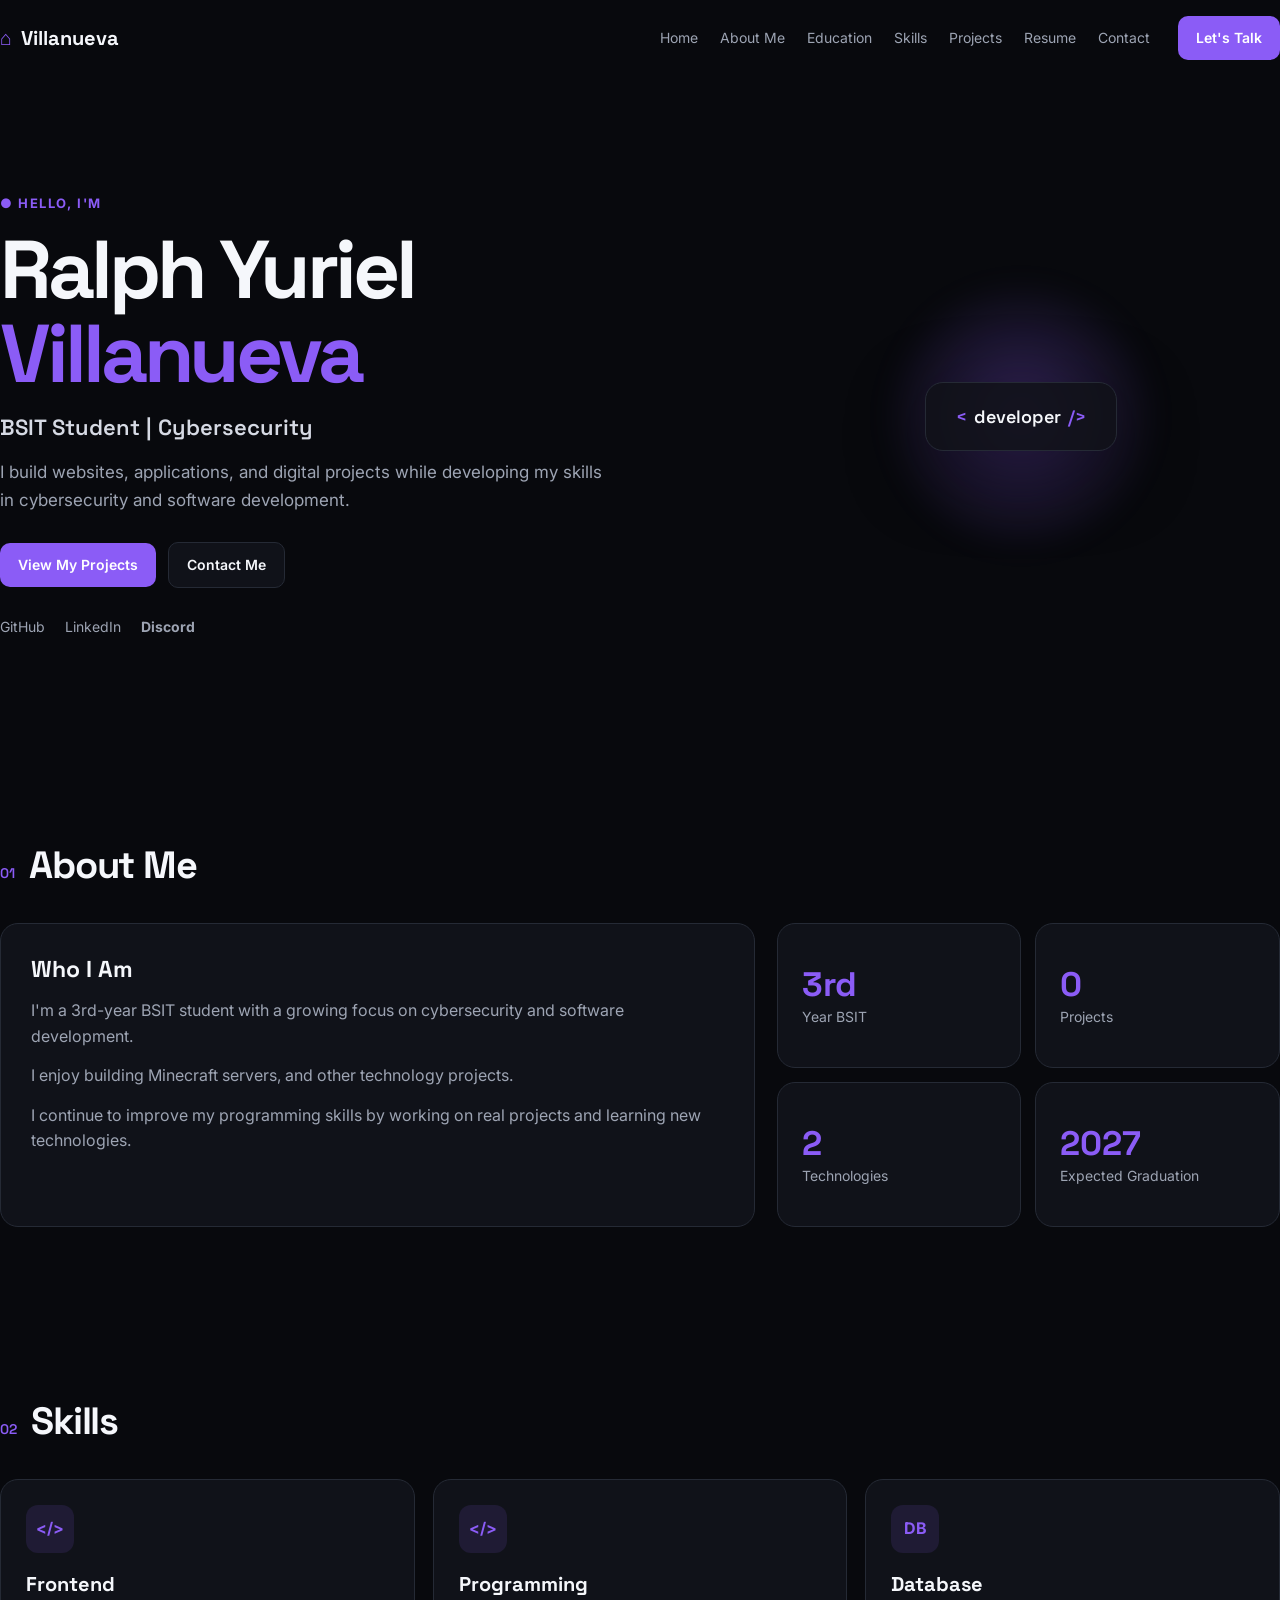
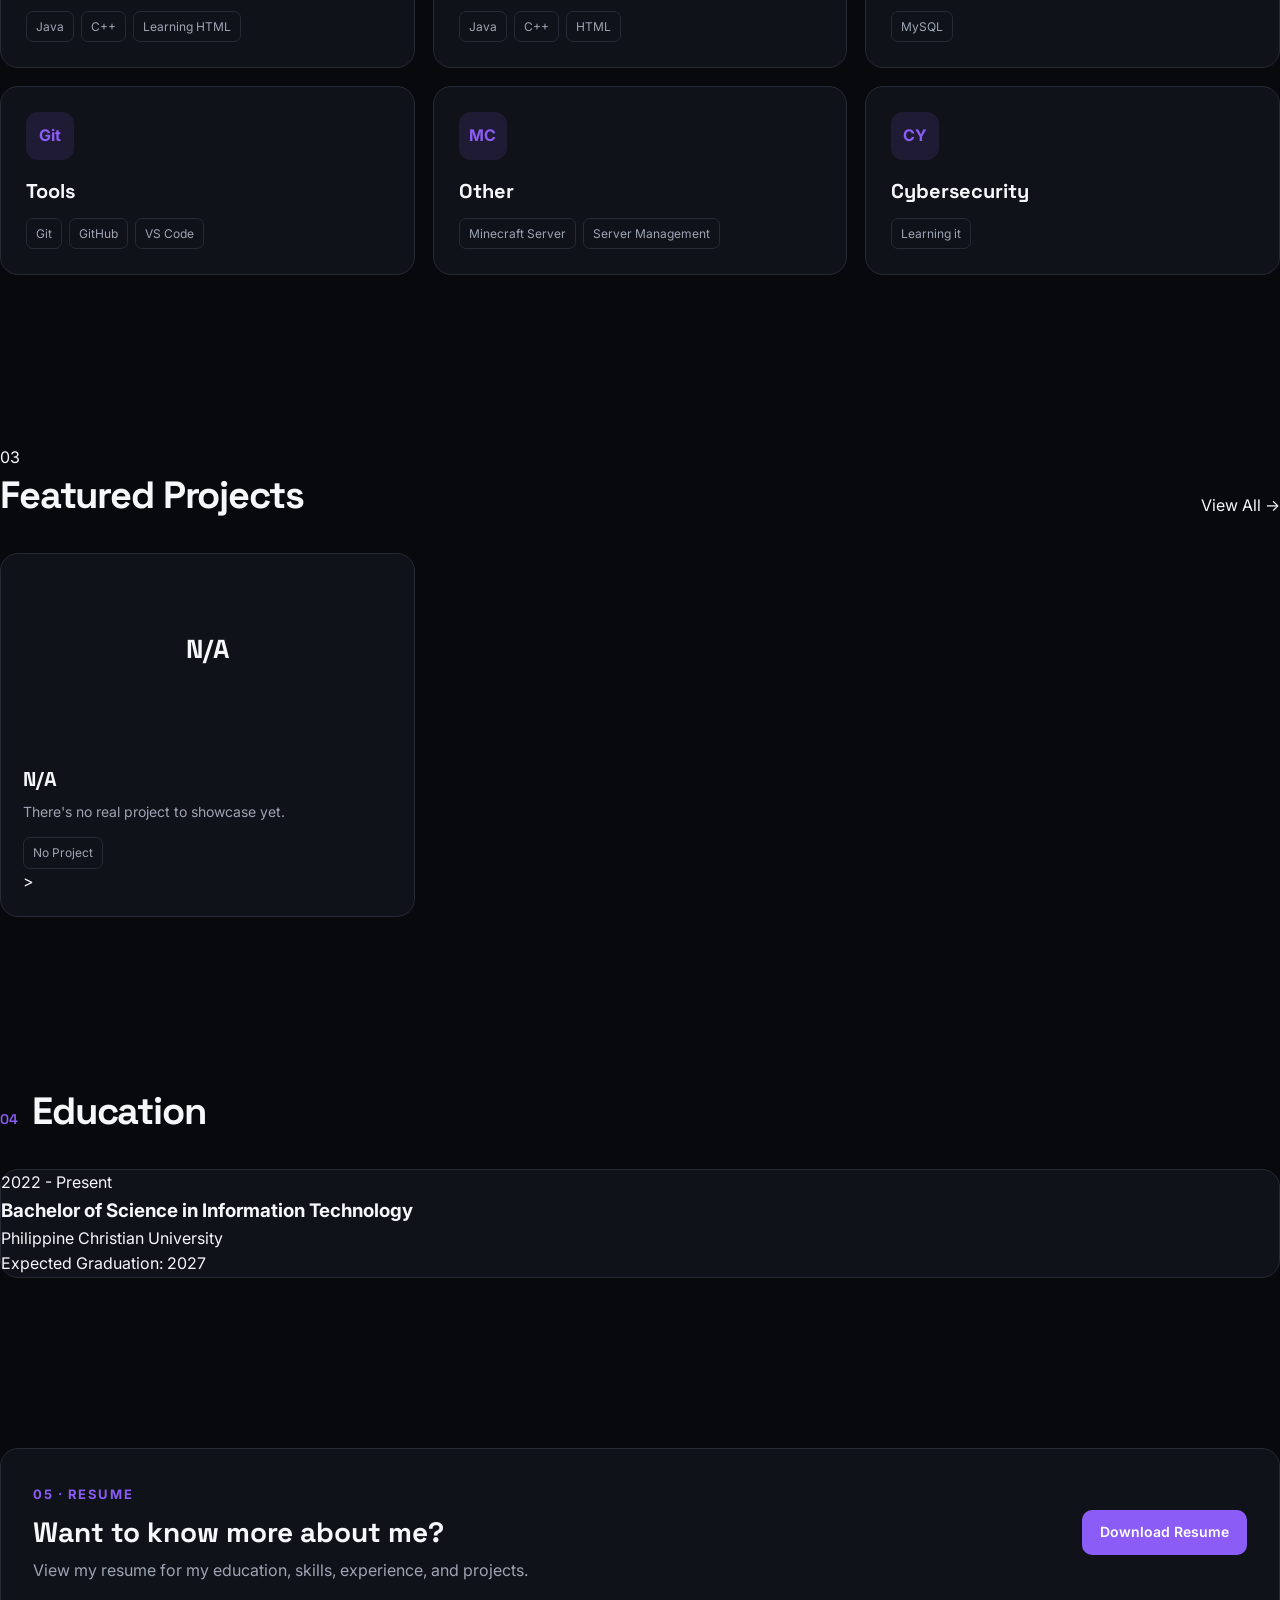
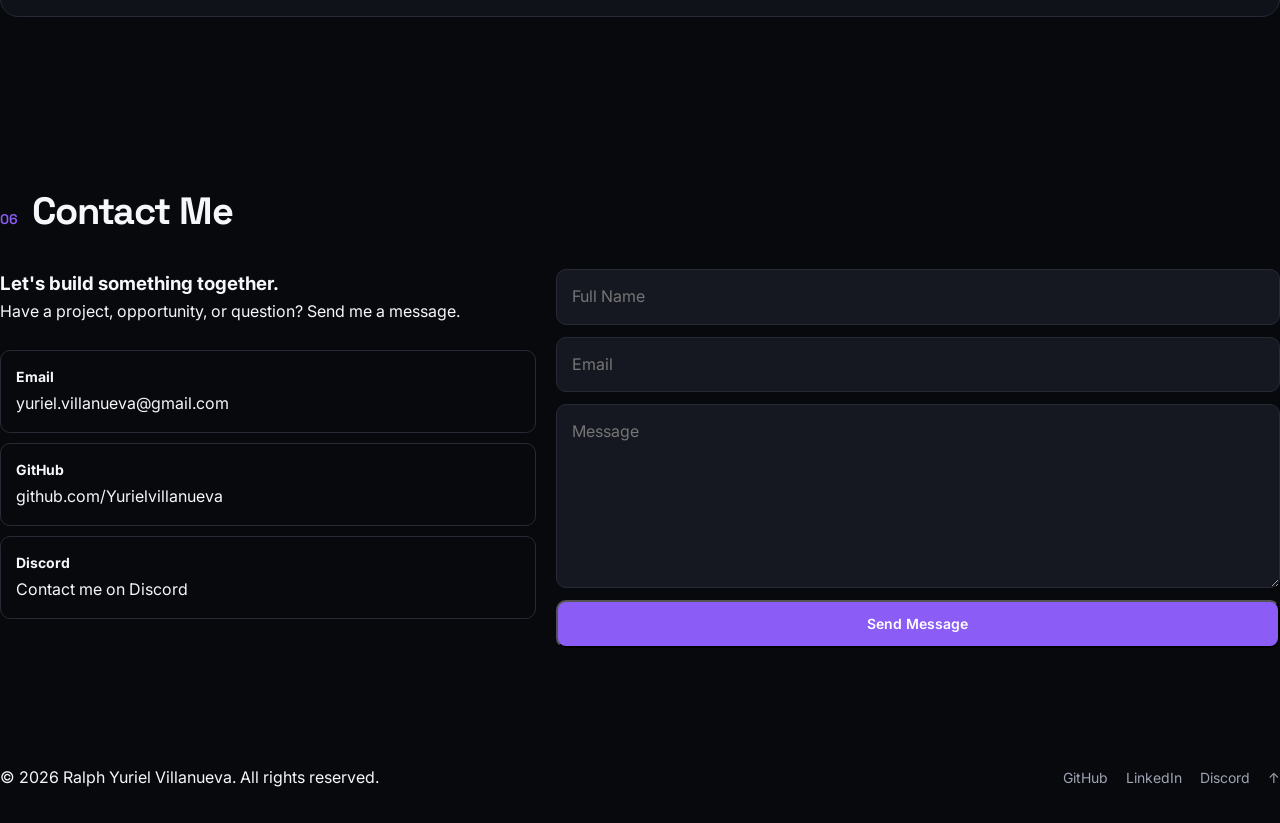
==== index.html @ 4b321cc5 "Website." ====
<!DOCTYPE html>
<html lang="en">
<head>
    <meta charset="UTF-8">
    <meta name="viewport" content="width=device-width, initial-scale=1.0">
    <title>Ralph Yuriel Villanueva | Portfolio</title>
    <link rel="preconnect" href="https://fonts.googleapis.com">
    <link rel="preconnect" href="https://fonts.gstatic.com" crossorigin>
    <link
        href="https://fonts.googleapis.com/css2?family=Inter:wght@400;500;600;700&family=Space+Grotesk:wght@500;600;700&display=swap"
        rel="stylesheet">

    <link rel="stylesheet" href="css/style.css">
</head>

<body>
    <!-- Navigation -->
    <header>
        <nav class="navbar">
            <a href="#home" class="brand">
                <span class="brand-icon">⌂</span>
                <span>Villanueva</span>
            </a>
            <div class="nav-links">
                <a href="#home" class="active">Home</a>
                <a href="#about">About Me</a>
                <a href="#education">Education</a>
                <a href="#skills">Skills</a>
                <a href="#projects">Projects</a>
                <a href="#resume">Resume</a>
                <a href="#contact">Contact</a>
            </div>
            <a href="#contact" class="nav-button">Let's Talk</a>
        </nav>
    </header>

    <main>
        <!-- Hero -->
        <section class="hero" id="home">
            <div class="hero-content">
                <p class="eyebrow">● Hello, I'm</p>
                <h1>
                    Ralph Yuriel
                    <span>Villanueva</span>
                </h1>
                <h2>BSIT Student | Cybersecurity</h2>
                <p class="hero-description">
                    I build websites, applications, and digital projects
                    while developing my skills in cybersecurity and software
                    development.
                </p>
                <div class="hero-buttons">
                    <a href="#projects" class="btn btn-primary">
                        View My Projects
                    </a>
                    <a href="#contact" class="btn btn-secondary">
                        Contact Me
                    </a>
                </div>
                <div class="socials">
                    <a
                        href="https://github.com/Yurielvillanueva"
                        target="_blank"
                        rel="noopener noreferrer"
                        aria-label="GitHub">
                        GitHub
                    </a>
                    <a
                        href="https://www.linkedin.com/in/ralph-yuriel-b-villanueva-b862b0429/"
                        target="_blank"
                        rel="noopener noreferrer"
                        aria-label="LinkedIn">
                        LinkedIn
                    </a>
                    <a
                        href="https://discord.com/users/965613532068581416"
                        target="_blank"
                        rel="noopener noreferrer"
                        aria-label="Discord">
                        <strong>Discord</strong>
                    </a>
                </div>
            </div>
            <div class="hero-decoration">
                <div class="glow-circle"></div>

                <div class="code-card">
                    <span>&lt;</span>
                    <span>developer</span>
                    <span>/&gt;</span>
                </div>
            </div>
        </section>
        <!-- About -->
        <section class="section" id="about">
            <div class="section-heading">
                <span>01</span>
                <h2>About Me</h2>
            </div>
            <div class="about-grid">
                <div class="about-card">
                    <h3>Who I Am</h3>
                    <p>
                        I'm a 3rd-year BSIT student with a growing focus
                        on cybersecurity and software development.
                    </p>
                    <p>
                        I enjoy building Minecraft
                        servers, and other technology projects.
                    </p>
                    <p>
                        I continue to improve my programming skills by
                        working on real projects and learning new technologies.
                    </p>
                </div>
                <div class="about-stats">
                    <div class="stat-card">
                        <strong>3rd</strong>
                        <span>Year BSIT</span>
                    </div>
                    <div class="stat-card">
                        <strong>0</strong>
                        <span>Projects</span>
                    </div>
                    <div class="stat-card">
                        <strong>2</strong>
                        <span>Technologies</span>
                    </div>
                    <div class="stat-card">
                        <strong>2027</strong>
                        <span>Expected Graduation</span>
                    </div>
                </div>
            </div>
        </section>
        <!-- Skills -->
        <section class="section" id="skills">
            <div class="section-heading">
                <span>02</span>
                <h2>Skills</h2>
            </div>
            <div class="skills-grid">
                <div class="skill-card">
                    <div class="skill-icon">&lt;/&gt;</div>
                    <h3>Frontend</h3>
                    <div class="tags">
                        <span>Java</span>
                        <span>C++</span>
                        <span>Learning HTML</span>
                    </div>
                </div>
                <div class="skill-card">
                    <div class="skill-icon">&lt;/&gt;</div>
                    <h3>Programming</h3>
                    <div class="tags">
                        <span>Java</span>
                        <span>C++</span>
                        <span>HTML</span>
                    </div>
                </div>
                <div class="skill-card">
                    <div class="skill-icon">DB</div>
                    <h3>Database</h3>
                    <div class="tags">
                        <span>MySQL</span>
                    </div>
                </div>
                <div class="skill-card">
                    <div class="skill-icon">Git</div>
                    <h3>Tools</h3>
                    <div class="tags">
                        <span>Git</span>
                        <span>GitHub</span>
                        <span>VS Code</span>
                    </div>
                </div>
                <div class="skill-card">
                    <div class="skill-icon">MC</div>
                    <h3>Other</h3>
                    <div class="tags">
                        <span>Minecraft Server</span>
                        <span>Server Management</span>
                    </div>
                </div>
                <div class="skill-card">
                    <div class="skill-icon">CY</div>
                    <h3>Cybersecurity</h3>
                    <div class="tags">
                        <span>Learning it</span>
                    </div>
                </div>

            </div>
        </section>
        <!-- Projects -->
        <section class="section" id="projects">
            <div class="section-heading section-heading-row">
                <div>
                    <span>03</span>
                    <h2>Featured Projects</h2>
                </div>
                <a href="pages/projects.html" class="view-all">
                    View All →
                </a>
            </div>
            <div class="projects-grid">
                <article class="project-card">
                    <div class="project-image project-black">
                        <span>N/A</span>
                    </div>
                    <div class="project-content">
                        <h3>N/A</h3>
                        <p>
                            There's no real project to showcase yet. 
                            
                        </p>
                        <div class="project-tags">
                            <span>No Project</span>
                        </div>
                    >
                </article>
            </div>
        </section>
        <!-- Education -->
        <section class="section" id="education">
            <div class="section-heading">
                <span>04</span>
                <h2>Education</h2>
            </div>
            <div class="education-card">
                <div class="education-year">
                    2022 - Present
                </div>
                <div class="education-info">
                    <h3>Bachelor of Science in Information Technology</h3>
                    <p>Philippine Christian University</p>
                    <span>Expected Graduation: 2027</span>
                </div>
            </div>
        </section>
        <!-- Resume -->
        <section class="section" id="resume">
            <div class="resume-card">
                <div>
                    <span class="section-label">05 · RESUME</span>
                    <h2>Want to know more about me?</h2>
                    <p>
                        View my resume for my education, skills,
                        experience, and projects.
                    </p>
                </div>
                <a
                    href="files/resume.pdf"
                    target="_blank"
                    rel="noopener noreferrer"
                    class="btn btn-primary">
                    Download Resume
                </a>
            </div>
        </section>
        <!-- Contact -->
        <section class="section" id="contact">
            <div class="section-heading">
                <span>06</span>
                <h2>Contact Me</h2>
            </div>
            <div class="contact-grid">
                <div class="contact-info">
                    <h3>Let's build something together.</h3>
                    <p>
                        Have a project, opportunity, or question?
                        Send me a message.
                    </p>
                    <div class="contact-details">
                        <a href="mailto:yuriel.villanueva@gmail.com">
                            <strong>Email</strong>
                            yuriel.villanueva@gmail.com
                        </a>
                        <a
                            href="https://github.com/Yurielvillanueva"
                            target="_blank"
                            rel="noopener noreferrer">
                            <strong>GitHub</strong>
                            github.com/Yurielvillanueva
                        </a>
                        <a
                            href="https://discord.com/users/965613532068581416"
                            target="_blank"
                            rel="noopener noreferrer">
                            <strong>Discord</strong>
                            Contact me on Discord
                        </a>
                    </div>
                </div>
                <form action="mailto:yuriel.villanueva@gmail.com" method="post"enctype="text/plain" class="contact-form">
                    <input
                        type="text"
                        name="name"
                        placeholder="Full Name"
                        required>
                    <input
                        type="email"
                        name="email"
                        placeholder="Email"
                        required>
                    <textarea
                        name="message"
                        rows="6"
                        placeholder="Message"
                        required></textarea>
                    <button
                        type="submit"
                        class="btn btn-primary">
                        Send Message
                    </button>
                </form>
            </div>
        </section>
    </main>
    <!-- Footer -->
    <footer>
        <div class="footer-content">
            <p>
                © 2026 Ralph Yuriel Villanueva.
                All rights reserved.
            </p>
            <div class="footer-links">
                <a
                    href="https://github.com/Yurielvillanueva"
                    target="_blank"
                    rel="noopener noreferrer">
                    GitHub
                </a>
                <a
                    href="https://linkedin.com/in/"
                    target="_blank"
                    rel="noopener noreferrer">
                    LinkedIn
                </a>
                <a
                    href="https://discord.com/users/965613532068581416"
                    target="_blank"
                    rel="noopener noreferrer">
                    Discord
                </a>
                <a href="#home">↑</a>
            </div>
        </div>
    </footer>

</body>
</html>
---- css/style.css ----
:root {
  --bg: #08090d;
  --surface: #101219;
  --surface-2: #151821;
  --text: #f5f7fb;
  --muted: #9da4b3;
  --line: #252a35;
  --accent: #8b5cf6;
  --accent-2: #6d4aff;
  --max: 1120px;
  --radius: 18px;
}

* { box-sizing: border-box; margin: 0; padding: 0; }

html { scroll-behavior: smooth; }

body {
  background: var(--bg);
  color: var(--text);
  font-family: "Inter", sans-serif;
  line-height: 1.6;
}

a { color: inherit; text-decoration: none; }
button, input, textarea { font: inherit; }

.container {
  width: min(100% - 40px, var(--max));
  margin-inline: auto;
}

.site-header {
  position: sticky;
  top: 0;
  z-index: 100;
  background: rgba(8, 9, 13, .86);
  border-bottom: 1px solid rgba(255,255,255,.06);
  backdrop-filter: blur(14px);
}

.navbar {
  min-height: 76px;
  display: flex;
  align-items: center;
  gap: 28px;
}

.brand {
  display: flex;
  align-items: center;
  gap: 9px;
  font: 700 20px "Space Grotesk", sans-serif;
  white-space: nowrap;
}

.brand-icon { color: var(--accent); }

.nav-links {
  display: flex;
  align-items: center;
  justify-content: center;
  gap: 22px;
  margin-left: auto;
}

.nav-links a,
.footer-links a,
.socials a {
  color: var(--muted);
  font-size: 14px;
  transition: .2s ease;
}

.nav-links a:hover,
.footer-links a:hover,
.socials a:hover,
.text-link:hover { color: var(--text); }

.nav-button,
.btn {
  display: inline-flex;
  align-items: center;
  justify-content: center;
  border-radius: 10px;
  padding: 11px 18px;
  font-weight: 600;
  font-size: 14px;
  transition: .2s ease;
}

.nav-button,
.btn-primary {
  background: var(--accent);
  color: #fff;
}

.nav-button:hover,
.btn-primary:hover { background: var(--accent-2); transform: translateY(-1px); }

.menu-toggle {
  display: none;
  margin-left: auto;
  border: 0;
  background: transparent;
  color: var(--text);
  font-size: 24px;
  cursor: pointer;
}

.hero {
  min-height: 680px;
  display: grid;
  grid-template-columns: 1.15fr .85fr;
  align-items: center;
  gap: 60px;
}

.eyebrow,
.section-label {
  color: var(--accent);
  font-size: 13px;
  font-weight: 700;
  letter-spacing: .12em;
  text-transform: uppercase;
}

.hero h1,
.page-hero h1 {
  margin-top: 14px;
  font: 700 clamp(48px, 7vw, 82px)/1.02 "Space Grotesk", sans-serif;
  letter-spacing: -.05em;
}

.hero h1 span,
.page-hero h1 span { color: var(--accent); }

.hero h2 {
  margin-top: 18px;
  color: #d6dae4;
  font: 600 22px "Space Grotesk", sans-serif;
}

.hero-description {
  max-width: 620px;
  margin-top: 18px;
  color: var(--muted);
  font-size: 17px;
}

.hero-buttons,
.socials {
  display: flex;
  align-items: center;
  flex-wrap: wrap;
  gap: 12px;
  margin-top: 28px;
}

.btn-secondary {
  border: 1px solid var(--line);
  background: var(--surface);
}

.btn-secondary:hover { border-color: #3b4150; }

.socials { gap: 20px; }

.hero-decoration {
  min-height: 390px;
  position: relative;
  display: grid;
  place-items: center;
}

.glow-circle {
  width: 280px;
  height: 280px;
  border-radius: 50%;
  background: radial-gradient(circle, rgba(139,92,246,.35), rgba(139,92,246,0) 70%);
  filter: blur(12px);
}

.code-card {
  position: absolute;
  padding: 22px 30px;
  display: flex;
  gap: 7px;
  border: 1px solid var(--line);
  border-radius: var(--radius);
  background: rgba(16,18,25,.88);
  box-shadow: 0 20px 80px rgba(0,0,0,.4);
  font: 600 18px "Space Grotesk", sans-serif;
}

.code-card span:first-child,
.code-card span:last-child { color: var(--accent); }

.section { padding: 85px 0; }

.section-heading {
  display: flex;
  align-items: baseline;
  gap: 14px;
  margin-bottom: 34px;
}

.section-heading > span {
  color: var(--accent);
  font: 600 14px "Space Grotesk", sans-serif;
}

.section-heading h2 {
  font: 700 38px "Space Grotesk", sans-serif;
  letter-spacing: -.03em;
}

.section-heading-row {
  justify-content: space-between;
  align-items: flex-end;
}

.about-grid {
  display: grid;
  grid-template-columns: 1.2fr .8fr;
  gap: 22px;
}

.about-card,
.content-card,
.stat-card,
.skill-card,
.project-card,
.education-card,
.resume-card {
  border: 1px solid var(--line);
  background: var(--surface);
  border-radius: var(--radius);
}

.about-card,
.content-card { padding: 30px; }

.about-card h3,
.content-card h2 { font: 700 23px "Space Grotesk", sans-serif; }

.about-card p,
.content-card p { margin-top: 14px; color: var(--muted); }

.text-link {
  display: inline-block;
  margin-top: 20px;
  color: var(--accent);
  font-weight: 600;
}

.about-stats {
  display: grid;
  grid-template-columns: repeat(2, 1fr);
  gap: 14px;
}

.stat-card {
  min-height: 145px;
  padding: 24px;
  display: flex;
  flex-direction: column;
  justify-content: center;
}

.stat-card strong {
  font: 700 34px "Space Grotesk", sans-serif;
  color: var(--accent);
}

.stat-card span { color: var(--muted); font-size: 14px; }

.skills-grid,
.projects-grid {
  display: grid;
  grid-template-columns: repeat(3, 1fr);
  gap: 18px;
}

.skill-card {
  padding: 25px;
}

.skill-icon {
  width: 48px;
  height: 48px;
  display: grid;
  place-items: center;
  margin-bottom: 18px;
  border-radius: 12px;
  background: rgba(139,92,246,.12);
  color: var(--accent);
  font-weight: 700;
}

.skill-card h3,
.project-content h3 {
  font: 700 20px "Space Grotesk", sans-serif;
}

.tags,
.project-tags {
  display: flex;
  flex-wrap: wrap;
  gap: 7px;
  margin-top: 14px;
}

.tags span,
.project-tags span,
.badge {
  padding: 5px 9px;
  border: 1px solid var(--line);
  border-radius: 7px;
  color: var(--muted);
  font-size: 12px;
}

.project-card { overflow: hidden; }

.project-image {
  min-height: 190px;
  display: grid;
  place-items: center;
  font: 700 26px "Space Grotesk", sans-serif;
}

.project-purple { background: linear-gradient(135deg, #24163d, #5b21b6); }
.project-green { background: linear-gradient(135deg, #102a24, #087f5b); }
.project-blue { background: linear-gradient(135deg, #111e3a, #2563eb); }
.project-orange { background: linear-gradient(135deg, #3b2111, #c2410c); }

.project-content { padding: 22px; }
.project-content p { margin-top: 9px; color: var(--muted); font-size: 14px; }

.resume-card {
  padding: 32px;
  display: flex;
  align-items: center;
  justify-content: space-between;
  gap: 30px;
}

.resume-card h2 {
  margin-top: 8px;
  font: 700 28px "Space Grotesk", sans-serif;
}

.resume-card p { margin-top: 8px; color: var(--muted); }

.page-main { padding: 80px 0 110px; }

.page-hero {
  max-width: 760px;
  margin-bottom: 55px;
}

.page-hero h1 { font-size: clamp(48px, 7vw, 72px); }
.page-hero p { max-width: 650px; margin-top: 18px; color: var(--muted); font-size: 17px; }

.content-grid {
  display: grid;
  grid-template-columns: 1fr 1fr;
  gap: 20px;
}

.clean-list {
  margin-top: 18px;
  padding-left: 20px;
  color: var(--muted);
}

.clean-list li { margin: 9px 0; }

.timeline-item {
  display: grid;
  grid-template-columns: 150px 1fr;
  gap: 25px;
  align-items: start;
}

.timeline-date {
  padding-top: 8px;
  color: var(--accent);
  font-weight: 600;
}

.muted { color: var(--muted); }

.badge {
  display: inline-block;
  margin-top: 18px;
  color: var(--accent);
}

.projects-full { grid-template-columns: repeat(2, 1fr); }

.resume-layout {
  display: grid;
  grid-template-columns: 1.2fr .8fr;
  gap: 20px;
}

.resume-summary > p { color: var(--accent); }
.resume-block { margin-top: 30px; }
.resume-block h3 { font: 700 17px "Space Grotesk", sans-serif; }
.resume-action .content-card { position: sticky; top: 105px; }

code {
  padding: 2px 5px;
  border-radius: 5px;
  background: var(--surface-2);
  color: var(--accent);
}

.contact-grid {
  display: grid;
  grid-template-columns: .85fr 1.15fr;
  gap: 20px;
}

.contact-details {
  display: grid;
  gap: 10px;
  margin-top: 25px;
}

.contact-details a {
  padding: 15px;
  display: grid;
  gap: 3px;
  border: 1px solid var(--line);
  border-radius: 10px;
}

.contact-details a:hover { border-color: #3b4150; }

.contact-details strong { font-size: 14px; }
.contact-details span { color: var(--muted); font-size: 13px; }

.contact-form {
  display: grid;
  gap: 12px;
}

.contact-form input,
.contact-form textarea {
  width: 100%;
  padding: 14px 15px;
  border: 1px solid var(--line);
  border-radius: 10px;
  outline: none;
  background: var(--surface-2);
  color: var(--text);
}

.contact-form textarea { resize: vertical; }
.contact-form input:focus,
.contact-form textarea:focus { border-color: var(--accent); }

.footer {
  border-top: 1px solid var(--line);
  margin-top: 20px;
}

.footer-content {
  min-height: 90px;
  display: flex;
  align-items: center;
  justify-content: space-between;
  gap: 20px;
}

.footer p { color: var(--muted); font-size: 13px; }
.footer-links { display: flex; gap: 18px; }

@media (max-width: 900px) {
  .nav-links { gap: 13px; }
  .hero,
  .about-grid,
  .content-grid,
  .resume-layout,
  .contact-grid { grid-template-columns: 1fr; }
  .hero { min-height: auto; padding: 90px 0; }
  .hero-decoration { min-height: 280px; }
  .skills-grid { grid-template-columns: repeat(2, 1fr); }
}

@media (max-width: 700px) {
  .container { width: min(100% - 28px, var(--max)); }
  .menu-toggle { display: block; }
  .nav-button { display: none; }

  .nav-links {
    position: absolute;
    top: 76px;
    left: 14px;
    right: 14px;
    display: none;
    flex-direction: column;
    align-items: stretch;
    padding: 15px;
    border: 1px solid var(--line);
    border-radius: 14px;
    background: var(--surface);
  }

  .nav-links.open { display: flex; }
  .nav-links a { padding: 10px; }

  .skills-grid,
  .projects-grid,
  .projects-full { grid-template-columns: 1fr; }

  .section { padding: 65px 0; }
  .page-main { padding: 60px 0 80px; }

  .resume-card,
  .footer-content { flex-direction: column; align-items: flex-start; }

  .timeline-item { grid-template-columns: 1fr; gap: 8px; }
  .footer-content { padding: 25px 0; }
}
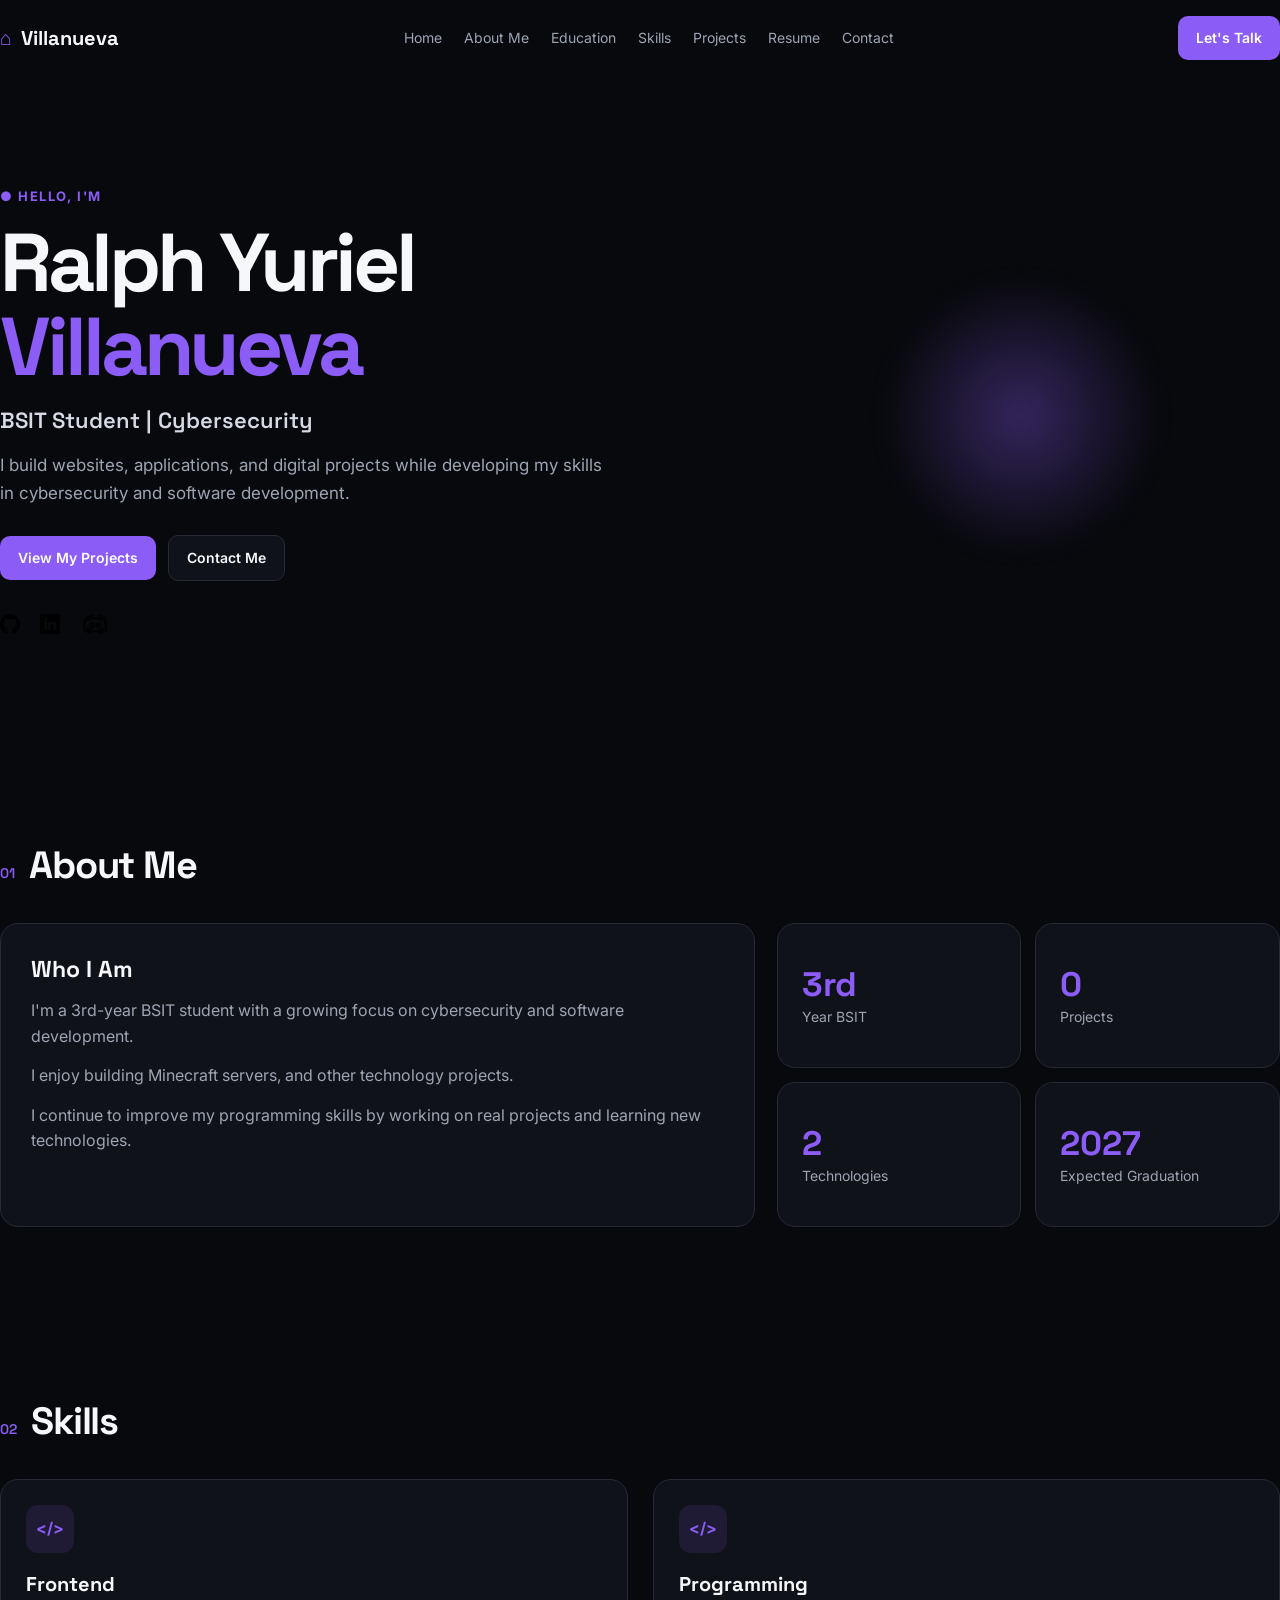
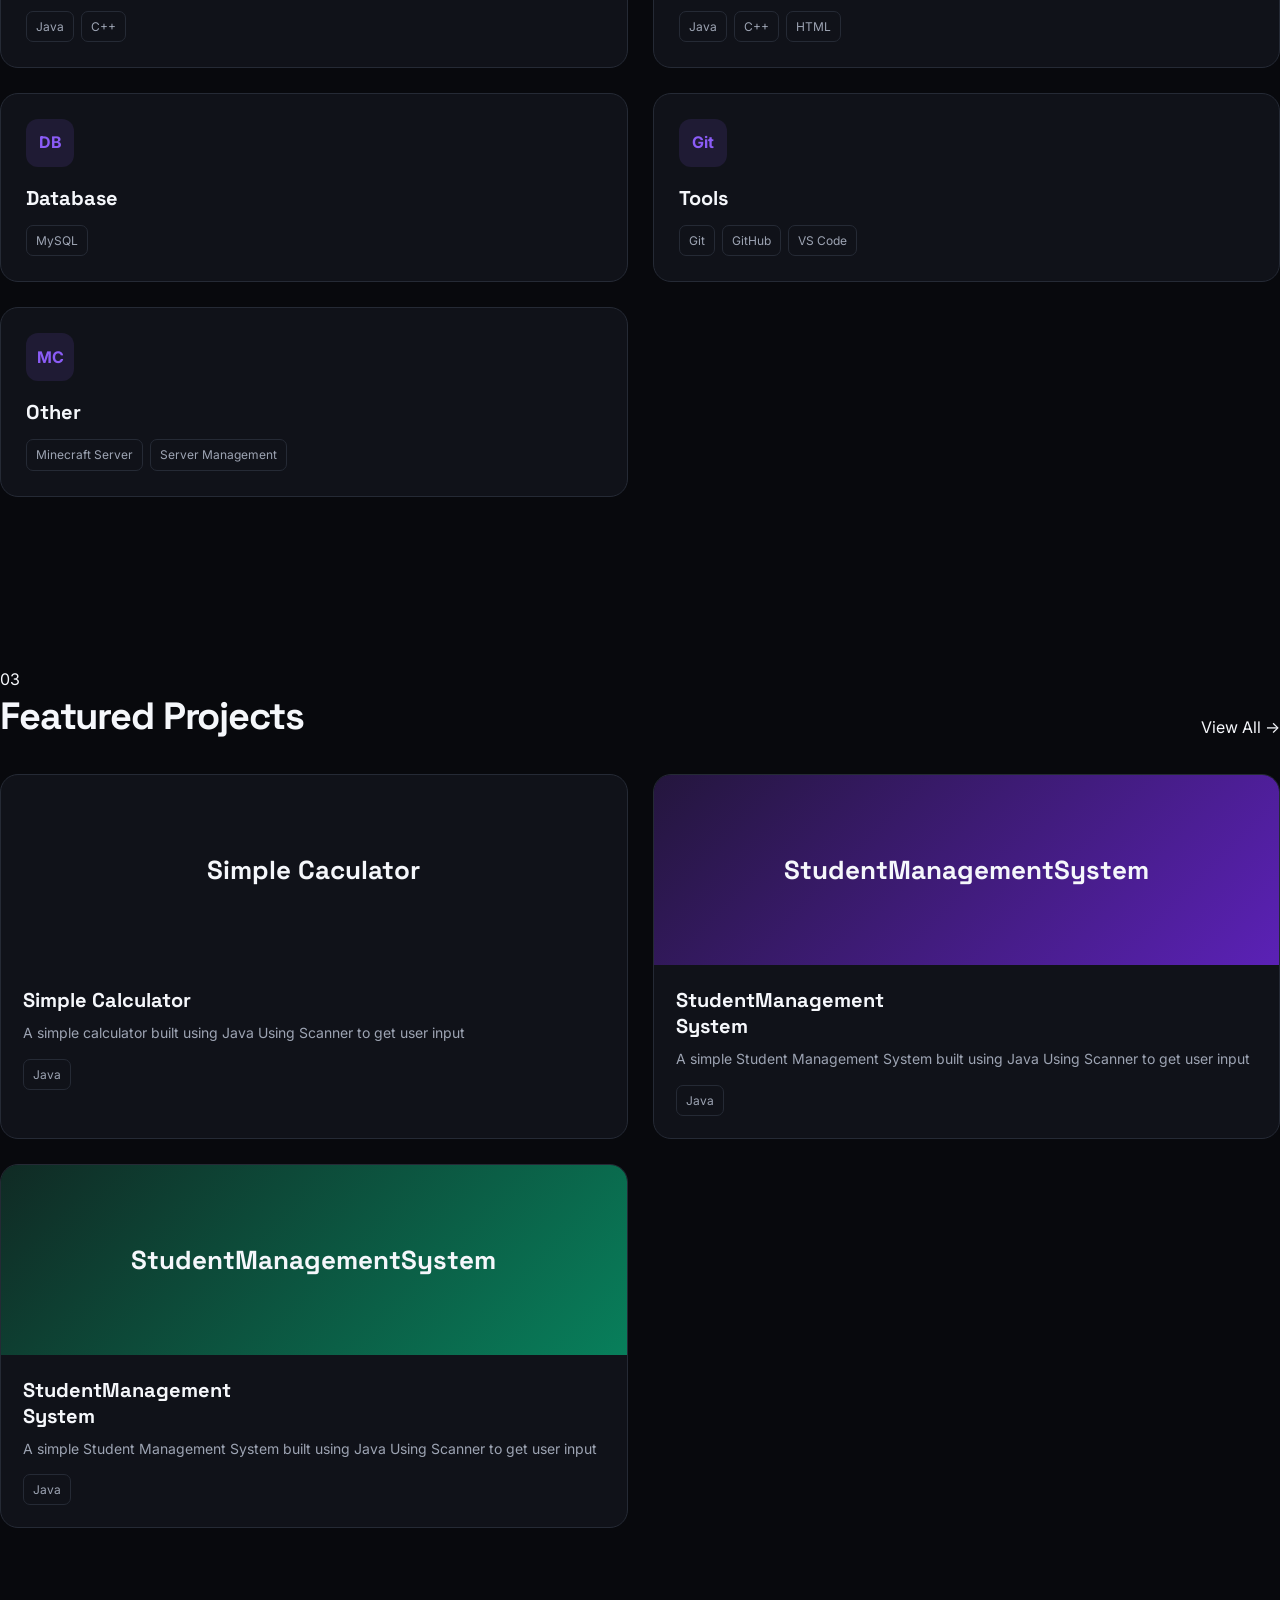
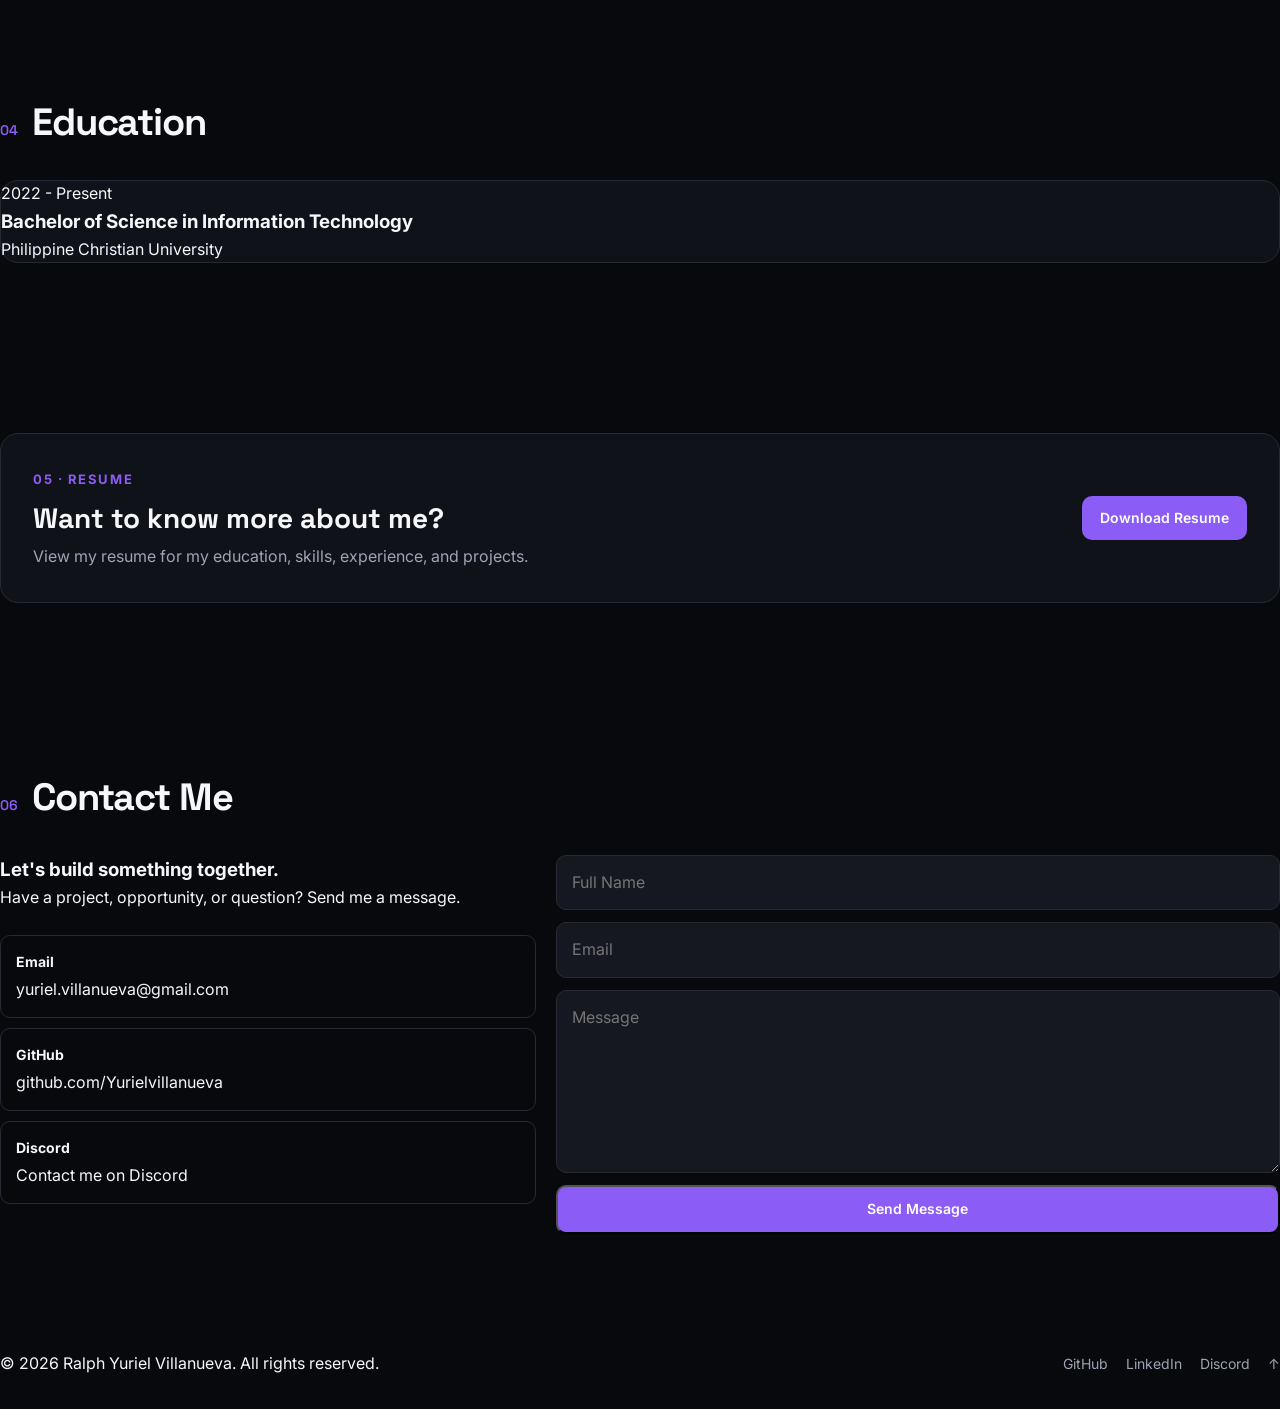
==== commit 92db004c: "Fix Projects, fixed nav not centerd, fixed icon, adding my face" ====
--- a/index.html
+++ b/index.html
@@ -63,32 +63,34 @@
                         target="_blank"
                         rel="noopener noreferrer"
                         aria-label="GitHub">
-                        GitHub
+                        <img src="/images/github-logo.png" alt="GitHub Icon" class="github-icon" height="20" width="20">
                     </a>
                     <a
                         href="https://www.linkedin.com/in/ralph-yuriel-b-villanueva-b862b0429/"
                         target="_blank"
                         rel="noopener noreferrer"
                         aria-label="LinkedIn">
-                        LinkedIn
+                        <img src="/images/linkedin.png" alt="LinkedIn Icon" class="linkedin-icon" height="20" width="20">
                     </a>
                     <a
                         href="https://discord.com/users/965613532068581416"
                         target="_blank"
                         rel="noopener noreferrer"
                         aria-label="Discord">
-                        <strong>Discord</strong>
+                        <img src="/images/message.png" alt="Discord Message Icon" class="discord-icon" height="30" width="30">
                     </a>
                 </div>
             </div>
             <div class="hero-decoration">
                 <div class="glow-circle"></div>
-
-                <div class="code-card">
-                    <span>&lt;</span>
-                    <span>developer</span>
-                    <span>/&gt;</span>
-                </div>
+                <style>
+                    body{ 
+                        background-repeat:no-repeat;
+                        background-position:center;
+                        background-size:cover;
+
+                    }
+                </style>
             </div>
         </section>
         <!-- About -->
@@ -146,7 +148,6 @@
                     <div class="tags">
                         <span>Java</span>
                         <span>C++</span>
-                        <span>Learning HTML</span>
                     </div>
                 </div>
                 <div class="skill-card">
@@ -180,13 +181,6 @@
                     <div class="tags">
                         <span>Minecraft Server</span>
                         <span>Server Management</span>
-                    </div>
-                </div>
-                <div class="skill-card">
-                    <div class="skill-icon">CY</div>
-                    <h3>Cybersecurity</h3>
-                    <div class="tags">
-                        <span>Learning it</span>
                     </div>
                 </div>
 
@@ -205,21 +199,57 @@
             </div>
             <div class="projects-grid">
                 <article class="project-card">
-                    <div class="project-image project-black">
-                        <span>N/A</span>
+                    <div class="project-image project-pink">
+                        <span>Simple Caculator</span>
                     </div>
                     <div class="project-content">
-                        <h3>N/A</h3>
+                        <h3>Simple Calculator</h3>
                         <p>
-                            There's no real project to showcase yet. 
-                            
+                            A simple calculator built using Java 
+                            Using Scanner to get user input
                         </p>
                         <div class="project-tags">
-                            <span>No Project</span>
+                            <span>Java</span>
                         </div>
-                    >
+                    </div>
                 </article>
-            </div>
+                <article class="project-card">
+                    <div class="project-image project-purple">
+                        <span>StudentManagementSystem</span>
+                    </div>
+                    <div class="project-content">
+                        <h3>StudentManagement</h3>
+                        <h3>System</h3>
+                        <p>
+                            A simple Student Management System built using Java
+                            Using Scanner to get user input
+                        </p>
+                        <div class="project-tags">
+                            <span>Java</span>
+                            
+                        </div>
+                    </div>
+                </article>
+                <article class="project-card"
+                                <article class="project-card">
+                    <div class="project-image project-green">
+                        <span>StudentManagementSystem</span>
+                    </div>
+                    <div class="project-content">
+                        <h3>StudentManagement</h3>
+                        <h3>System</h3>
+                        <p>
+                            A simple Student Management System built using Java
+                            Using Scanner to get user input
+                        </p>
+                        <div class="project-tags">
+                            <span>Java</span>
+                            
+                        </div>
+                    </div>
+                </article>
+                
+            </div>    
         </section>
         <!-- Education -->
         <section class="section" id="education">
@@ -234,7 +264,6 @@
                 <div class="education-info">
                     <h3>Bachelor of Science in Information Technology</h3>
                     <p>Philippine Christian University</p>
-                    <span>Expected Graduation: 2027</span>
                 </div>
             </div>
         </section>
--- a/css/style.css
+++ b/css/style.css
@@ -62,6 +62,8 @@
   justify-content: center;
   gap: 22px;
   margin-left: auto;
+  margin-right: auto;
+
 }
 
 .nav-links a,
@@ -277,9 +279,9 @@
 
 .skills-grid,
 .projects-grid {
-  display: grid;
-  grid-template-columns: repeat(3, 1fr);
-  gap: 18px;
+    display: grid;
+    grid-template-columns: repeat(2, 1fr);
+    gap: 25px;
 }
 
 .skill-card {
@@ -478,6 +480,16 @@
 
 .footer p { color: var(--muted); font-size: 13px; }
 .footer-links { display: flex; gap: 18px; }
+
+.my-background-div {
+  background-image:url('/images/profile-photo.png');
+  background-repeat:no-repeat;
+  background-position:center;
+  background-size:cover;
+  width: 100%;
+  min-height: 400%;
+}
+
 
 @media (max-width: 900px) {
   .nav-links { gap: 13px; }
@@ -526,3 +538,8 @@
   .timeline-item { grid-template-columns: 1fr; gap: 8px; }
   .footer-content { padding: 25px 0; }
 }
+@media (max-width: 768px) {
+    .projects-grid {
+        grid-template-columns: 1fr;
+    }
+}
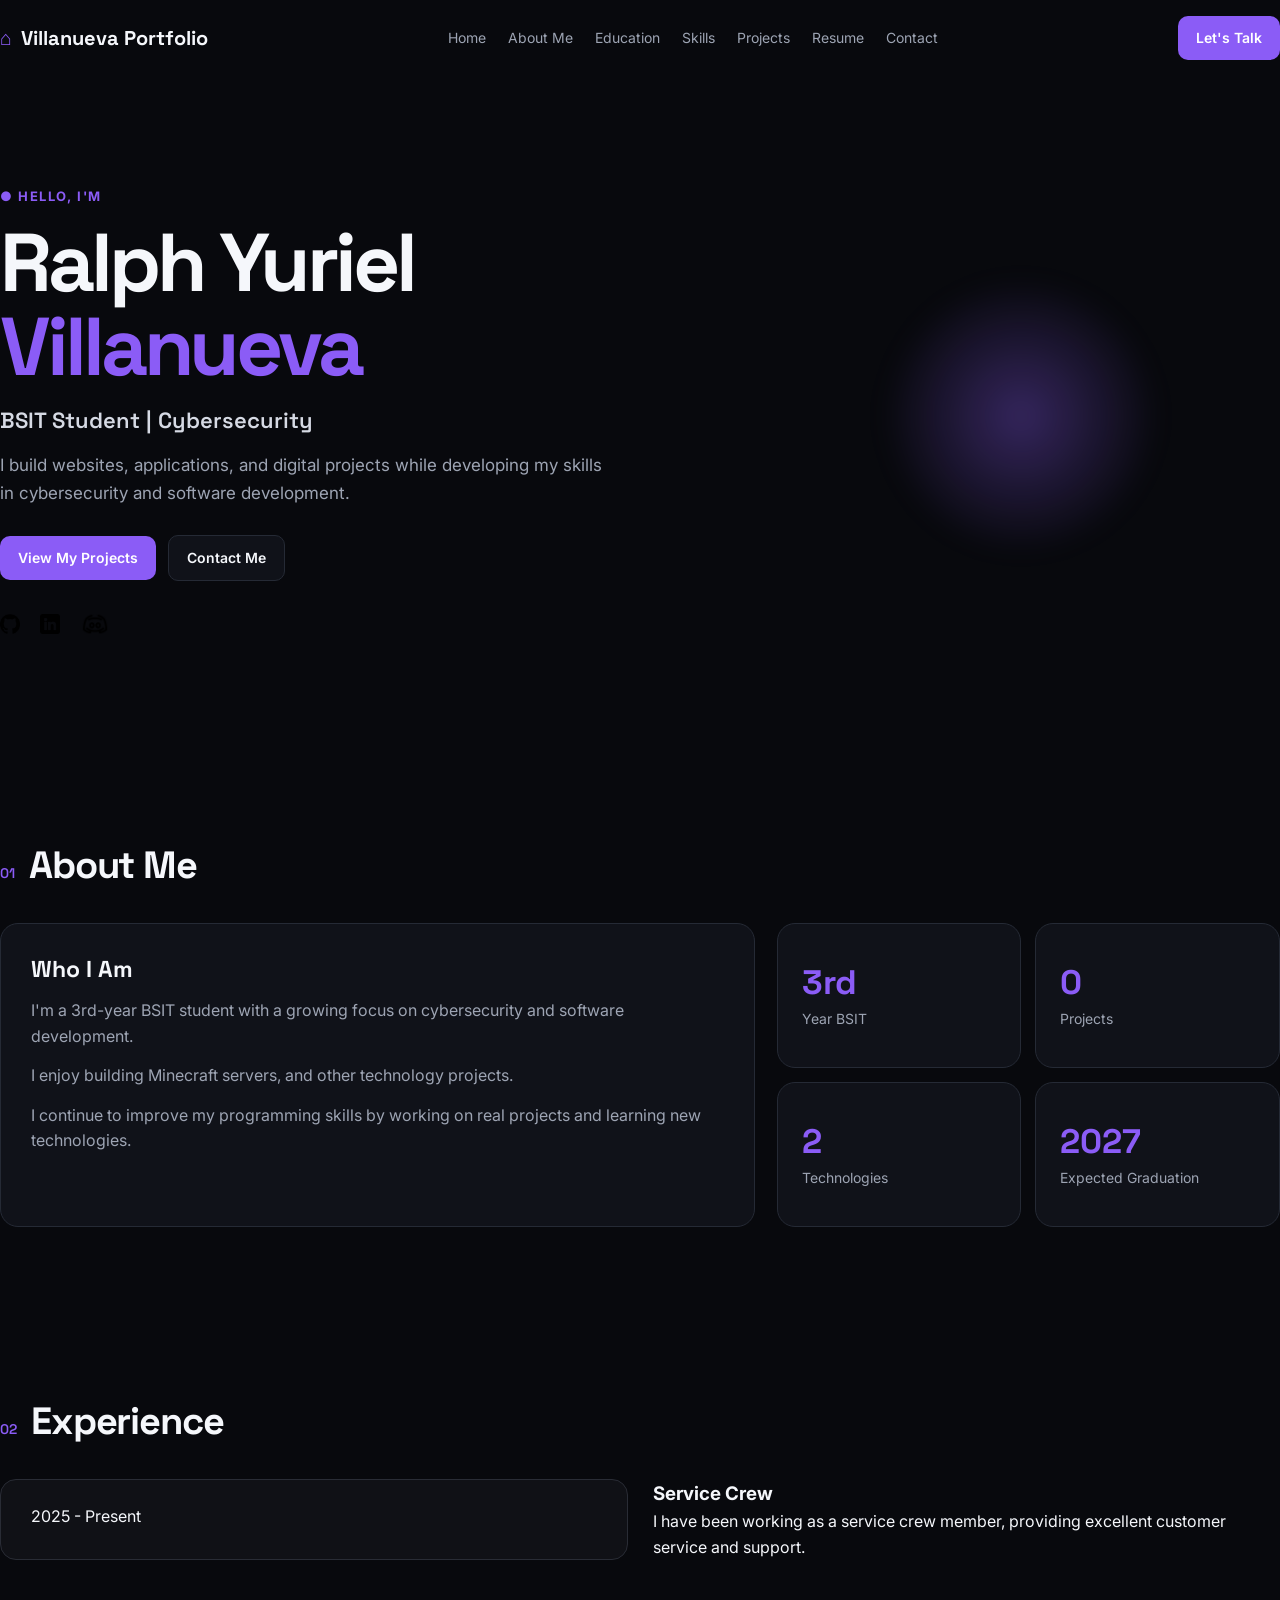
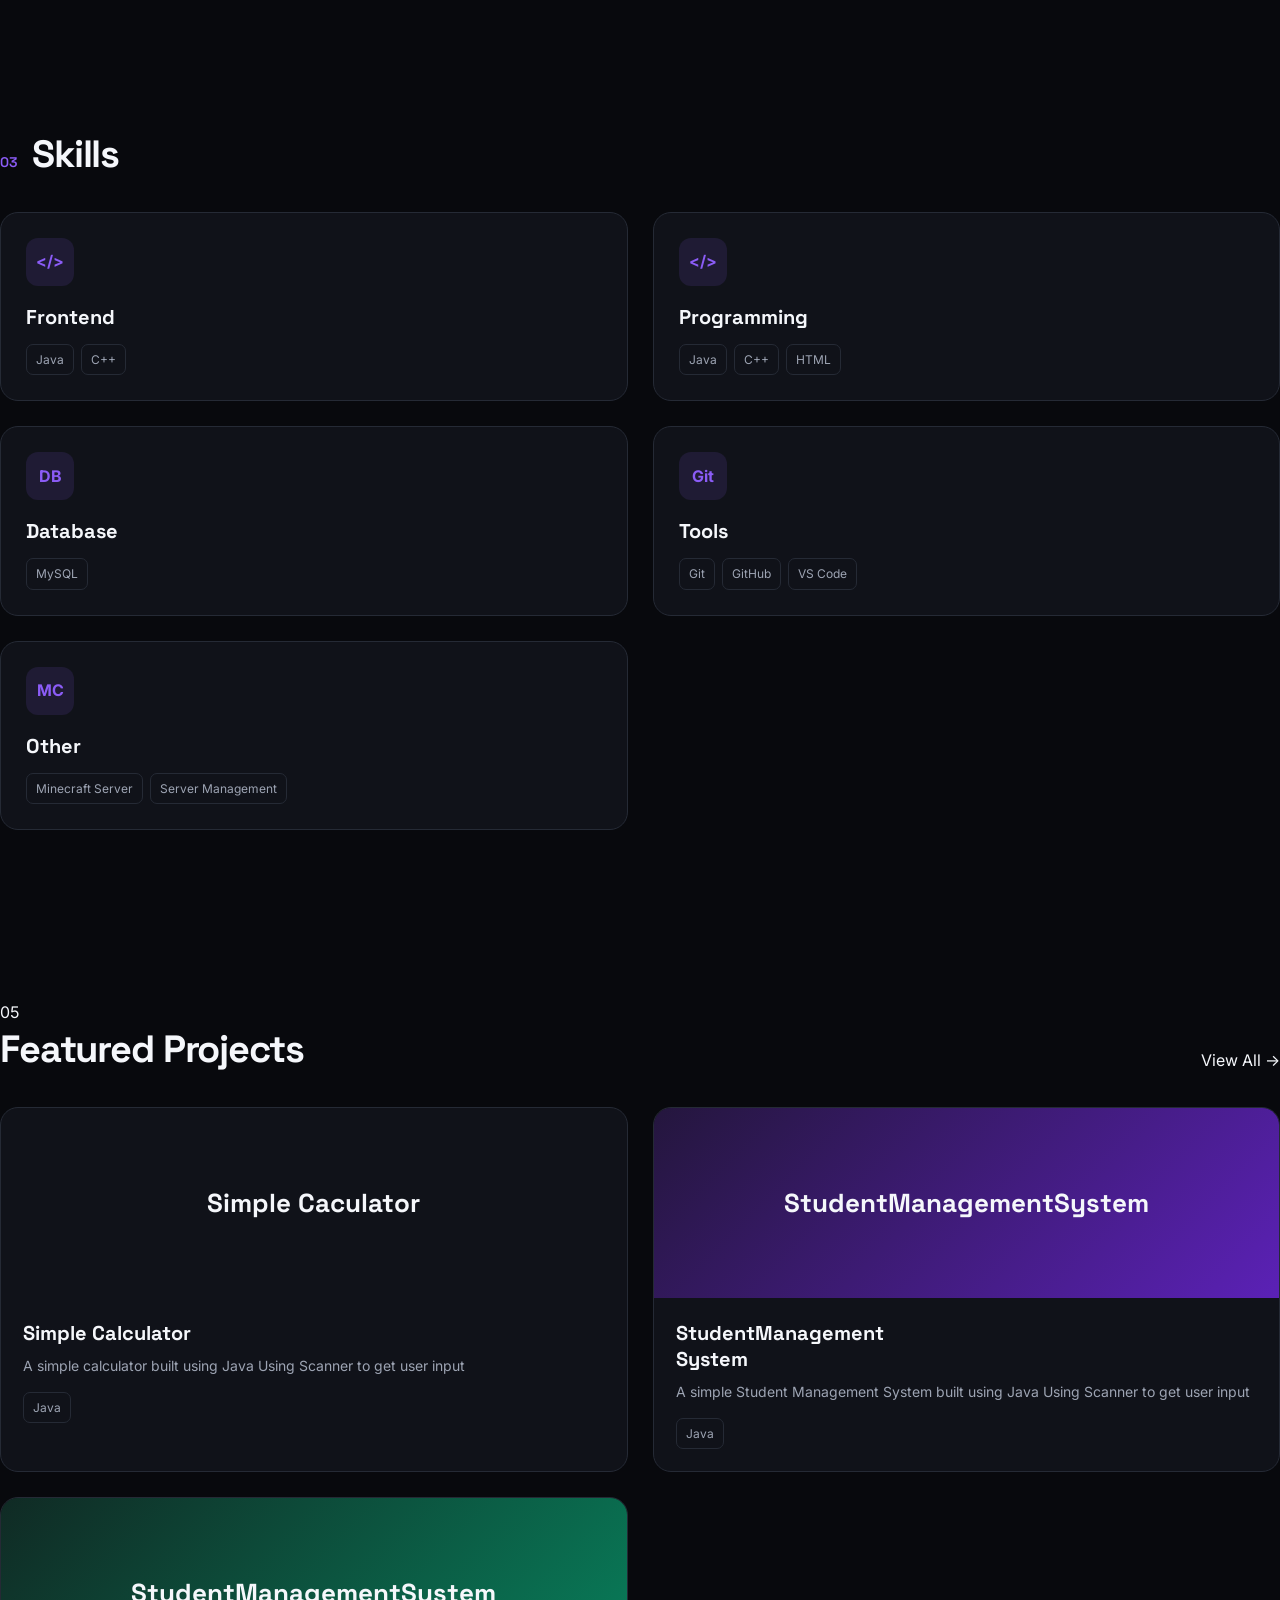
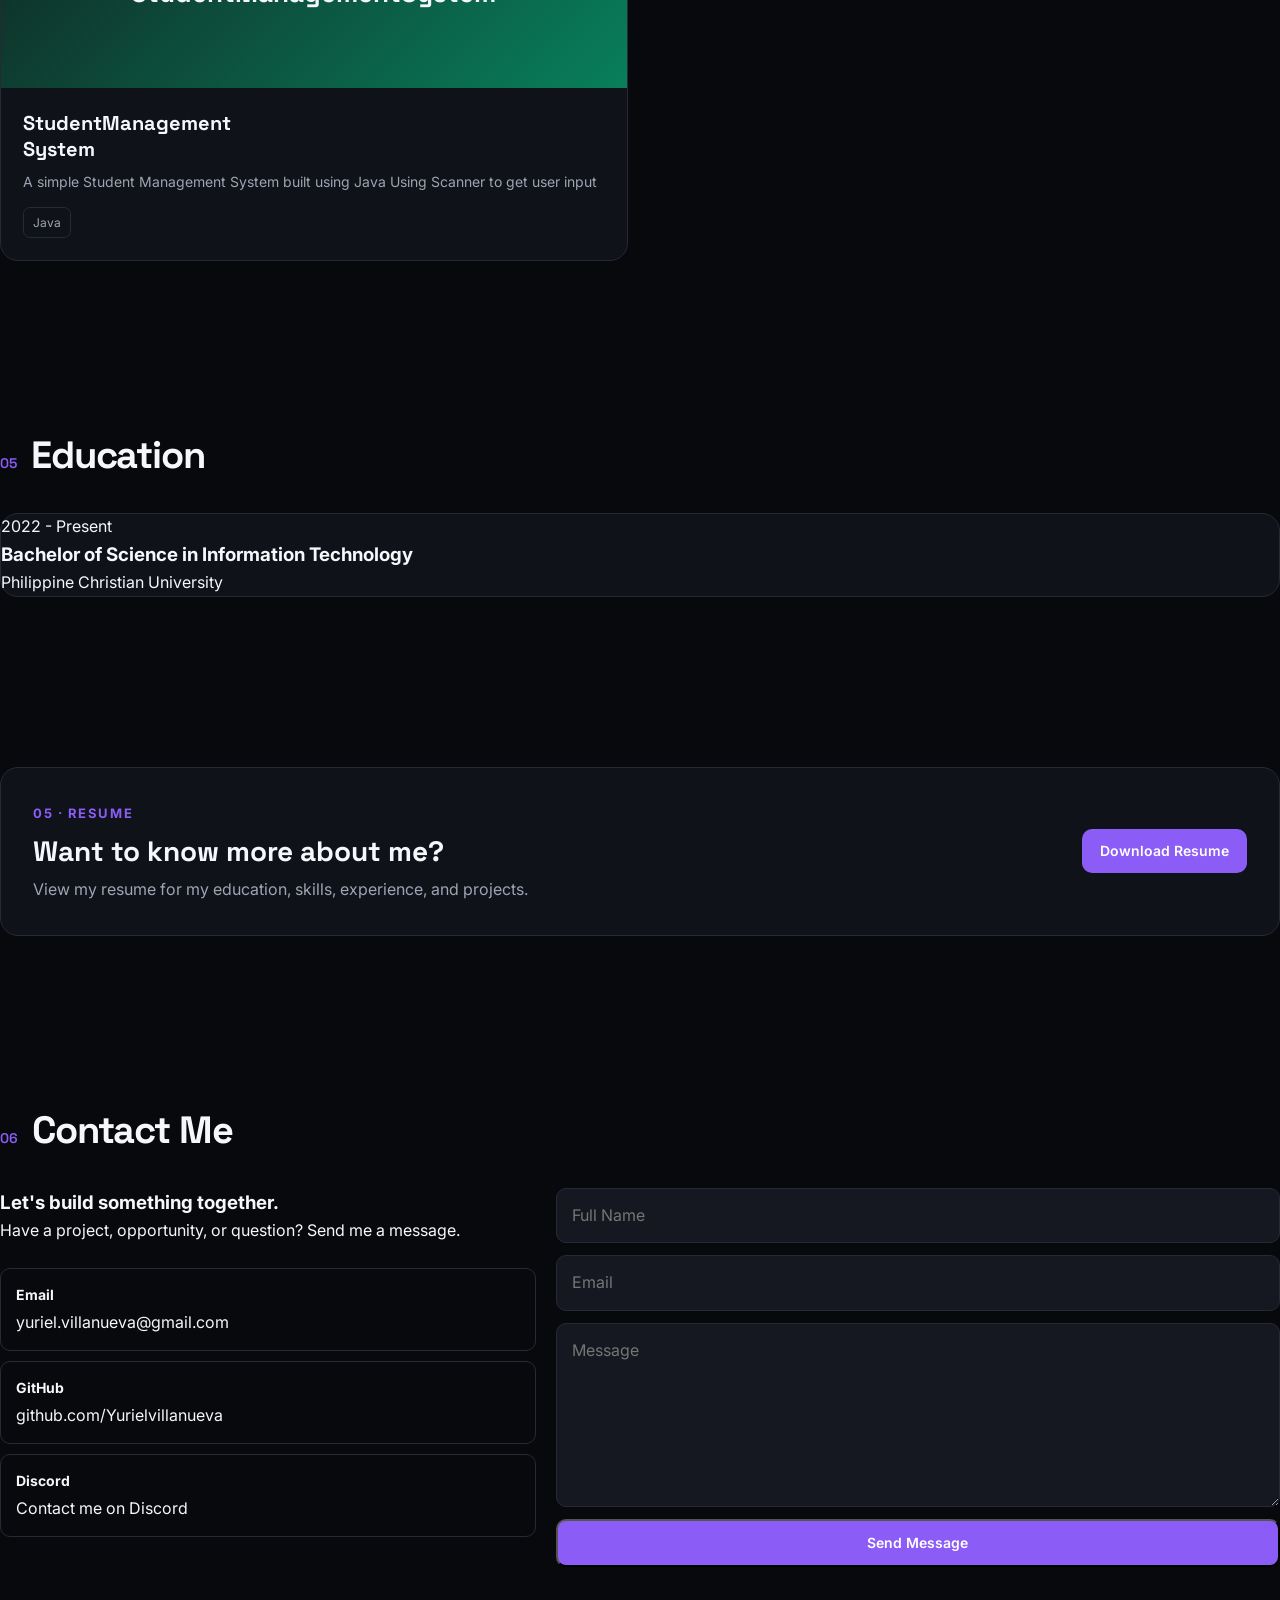
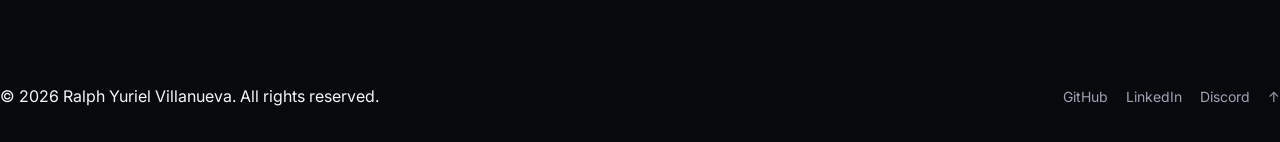
==== commit 122340ee: "added experience, and fixing css for that. soon i will add animations" ====
--- a/index.html
+++ b/index.html
@@ -3,7 +3,7 @@
 <head>
     <meta charset="UTF-8">
     <meta name="viewport" content="width=device-width, initial-scale=1.0">
-    <title>Ralph Yuriel Villanueva | Portfolio</title>
+    <title>Villanueva, Ralph Yuriel Portfolio</title>
     <link rel="preconnect" href="https://fonts.googleapis.com">
     <link rel="preconnect" href="https://fonts.gstatic.com" crossorigin>
     <link
@@ -19,7 +19,7 @@
         <nav class="navbar">
             <a href="#home" class="brand">
                 <span class="brand-icon">⌂</span>
-                <span>Villanueva</span>
+                <span>Villanueva Portfolio</span>
             </a>
             <div class="nav-links">
                 <a href="#home" class="active">Home</a>
@@ -135,10 +135,29 @@
                 </div>
             </div>
         </section>
+        <!-- Experience -->
+         <section class="section" id="experience">
+            <div class="section-heading">
+                <span>02</span>
+                <h2>Experience</h2>
+            </div>
+            <div class="experience-grid">
+                <div class="experience-card">
+                    2025 - Present
+                </div>
+                <div class="experience-conent">
+                    <h3>Service Crew</h3>
+                    <p>
+                        I have been working as a service crew member,
+                        providing excellent customer service and support.
+                    </p>
+                </div>
+            </div>
+         </section>
         <!-- Skills -->
         <section class="section" id="skills">
             <div class="section-heading">
-                <span>02</span>
+                <span>03</span>
                 <h2>Skills</h2>
             </div>
             <div class="skills-grid">
@@ -190,7 +209,7 @@
         <section class="section" id="projects">
             <div class="section-heading section-heading-row">
                 <div>
-                    <span>03</span>
+                    <span>05</span>
                     <h2>Featured Projects</h2>
                 </div>
                 <a href="pages/projects.html" class="view-all">
@@ -254,7 +273,7 @@
         <!-- Education -->
         <section class="section" id="education">
             <div class="section-heading">
-                <span>04</span>
+                <span>05</span>
                 <h2>Education</h2>
             </div>
             <div class="education-card">
--- a/css/style.css
+++ b/css/style.css
@@ -229,6 +229,8 @@
 }
 
 .about-card,
+.experience-card,
+.experience-content,
 .content-card,
 .stat-card,
 .skill-card,
@@ -273,6 +275,49 @@
 .stat-card strong {
   font: 700 34px "Space Grotesk", sans-serif;
   color: var(--accent);
+}
+
+.stat-card p {
+  margin-top: 8px;
+  font: 600 16px "Space Grotesk", sans-serif;
+}
+
+.stat-card span { margin-top: 6px; }
+.stat-card span:first-child { font-weight: 600; }
+.stat-card span:last-child { margin-top: 4px; }
+
+.experience-grid{
+  display: grid;
+  grid-template-columns: repeat(2, 1fr);
+  gap: 25px;
+}
+.experience-card {
+  display: block;
+  grid-template-columns: 180fr 1fr;
+  gap: 30px;
+  padding: 24px 30px;
+  background: #101116;
+  border: 1px solid  #292c35;
+  border-radius: 16px;
+}
+
+.experience-card h3 {
+  color: #8b5cf6;
+  font-size: 15px;
+  font-weight: 600;
+}
+
+.experience-content h3{
+  margin: 0 0 10px;
+  color: #ffffff;
+  font-size: 22px;
+}
+
+.experience-content p{
+  margin: 0;
+  color: #91a5c0;
+  font-size: 15px;
+  line-height: 1.6;
 }
 
 .stat-card span { color: var(--muted); font-size: 14px; }
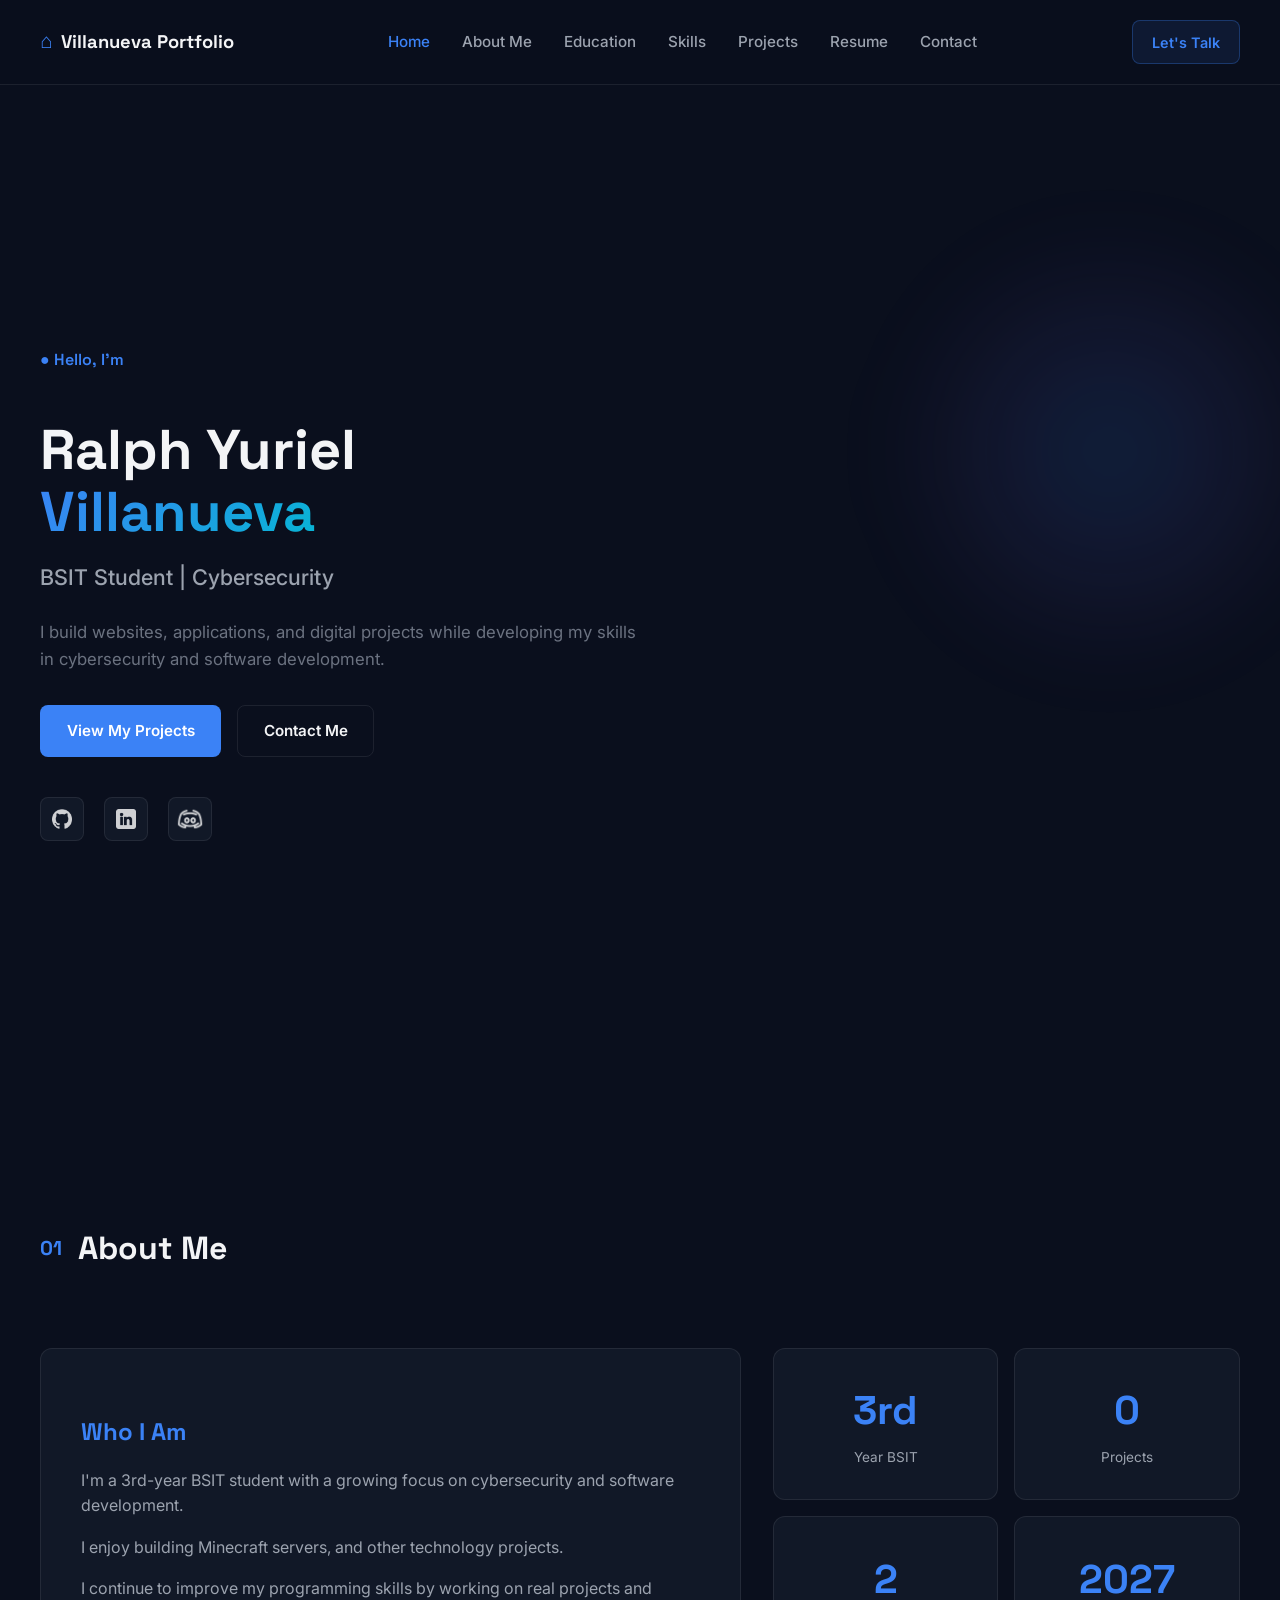
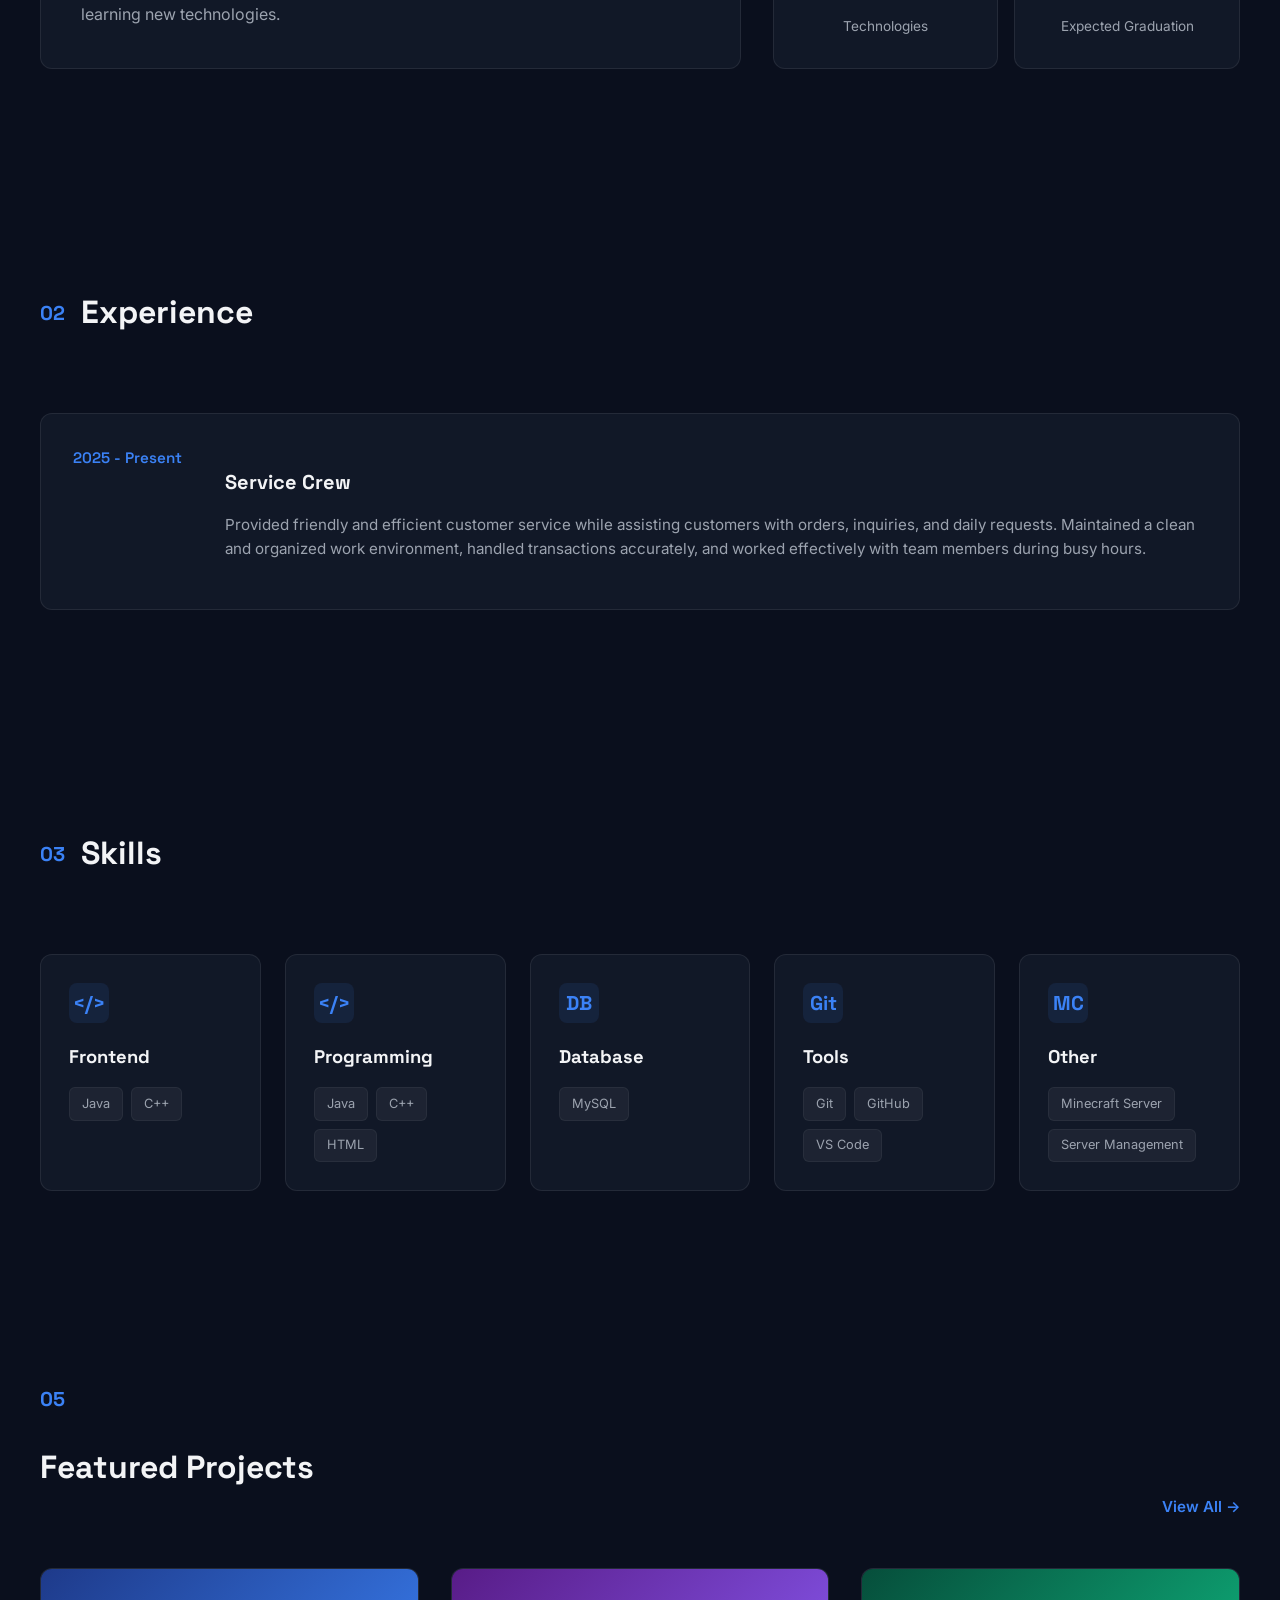
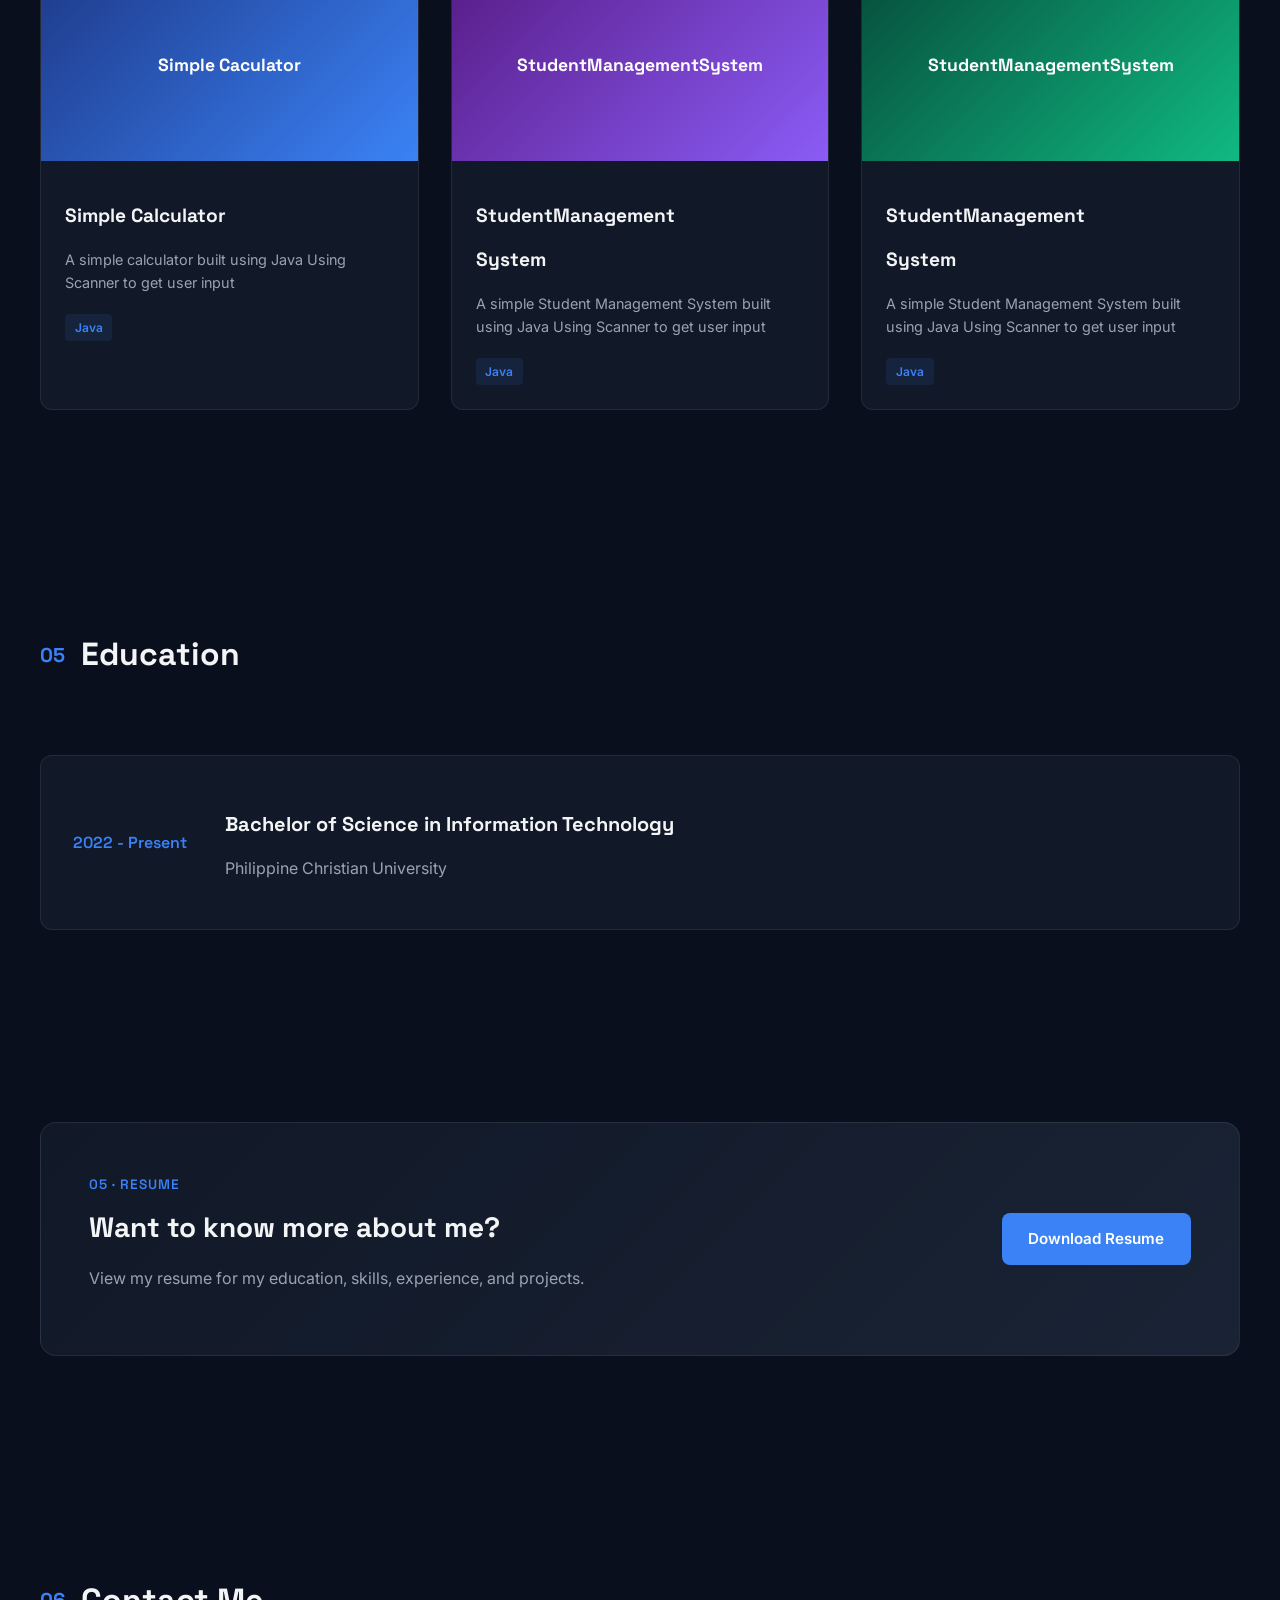
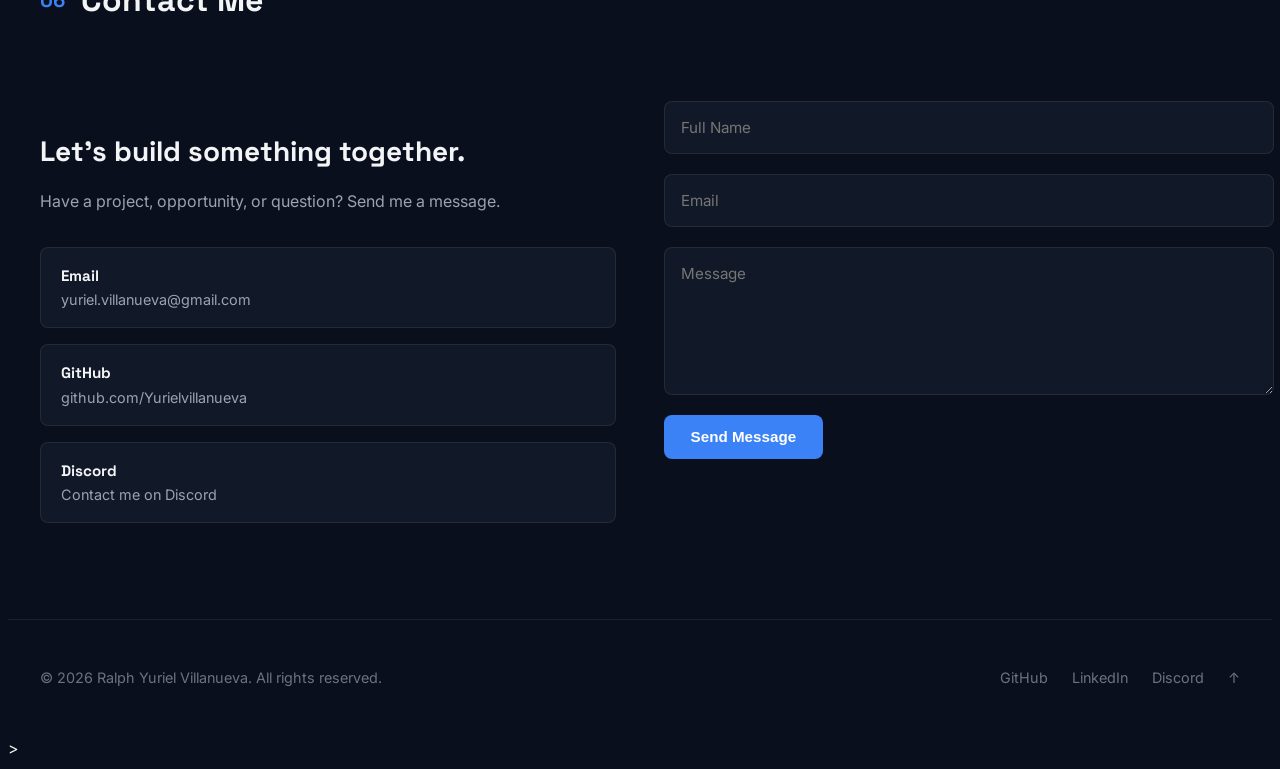
==== commit 59c91b65: "Fix Projects, fixed nav not centerd, fixed icon, adding my face" ====
--- a/index.html
+++ b/index.html
@@ -140,20 +140,22 @@
             <div class="section-heading">
                 <span>02</span>
                 <h2>Experience</h2>
-            </div>
-            <div class="experience-grid">
+             </div>
+    
+             <div class="experience-timeline">
+                 <!-- Card 1 -->
                 <div class="experience-card">
-                    2025 - Present
-                </div>
-                <div class="experience-conent">
-                    <h3>Service Crew</h3>
-                    <p>
-                        I have been working as a service crew member,
-                        providing excellent customer service and support.
-                    </p>
-                </div>
-            </div>
-         </section>
+                    <span class="experience-date">2025 - Present</span>
+                <div class="experience-content">
+                <h3>Service Crew</h3>
+                <p>
+                    Provided friendly and efficient customer service while assisting customers with orders, inquiries, and daily requests.
+                    Maintained a clean and organized work environment, handled transactions accurately, and worked effectively with team members during busy hours.
+                </p>
+            </div>
+        </div>
+    </div>
+</section>
         <!-- Skills -->
         <section class="section" id="skills">
             <div class="section-heading">
@@ -218,7 +220,7 @@
             </div>
             <div class="projects-grid">
                 <article class="project-card">
-                    <div class="project-image project-pink">
+                    <div class="project-image project-blue">
                         <span>Simple Caculator</span>
                     </div>
                     <div class="project-content">
@@ -397,4 +399,4 @@
     </footer>
 
 </body>
-</html>+</html>>
--- a/css/style.css
+++ b/css/style.css
@@ -1,590 +1,781 @@
 :root {
-  --bg: #08090d;
-  --surface: #101219;
-  --surface-2: #151821;
-  --text: #f5f7fb;
-  --muted: #9da4b3;
-  --line: #252a35;
-  --accent: #8b5cf6;
-  --accent-2: #6d4aff;
-  --max: 1120px;
-  --radius: 18px;
-}
-
-* { box-sizing: border-box; margin: 0; padding: 0; }
-
-html { scroll-behavior: smooth; }
+    /* Color Palette */
+    --bg-dark: #0a0f1d;
+    --bg-card: #111827;
+    --bg-card-hover: #1f293d;
+    --text-primary: #f3f4f6;
+    --text-secondary: #9ca3af;
+    --text-muted: #6b7280;
+    
+    /* Accents */
+    --accent-blue: #3b82f6;
+    --accent-cyan: #06b6d4;
+    --accent-purple: #8b5cf6;
+    --accent-glow: rgba(59, 130, 246, 0.25);
+    
+    /* UI Borders & Shadows */
+    --border-color: rgba(255, 255, 255, 0.08);
+    --border-hover: rgba(59, 130, 246, 0.4);
+    --card-shadow: 0 10px 30px -10px rgba(0, 0, 0, 0.5);
+    
+    /* Fonts */
+    --font-heading: 'Space Grotesk', sans-serif;
+    --font-body: 'Inter', sans-serif;
+    
+    /* Transitions */
+    --transition: all 0.3s cubic-bezier(0.4, 0, 0.2, 1);
+}
+
+html {
+    scroll-behavior: smooth;
+    font-size: 16px;
+}
 
 body {
-  background: var(--bg);
-  color: var(--text);
-  font-family: "Inter", sans-serif;
-  line-height: 1.6;
-}
-
-a { color: inherit; text-decoration: none; }
-button, input, textarea { font: inherit; }
-
-.container {
-  width: min(100% - 40px, var(--max));
-  margin-inline: auto;
-}
-
-.site-header {
-  position: sticky;
-  top: 0;
-  z-index: 100;
-  background: rgba(8, 9, 13, .86);
-  border-bottom: 1px solid rgba(255,255,255,.06);
-  backdrop-filter: blur(14px);
+    background-color: var(--bg-dark);
+    color: var(--text-primary);
+    font-family: var(--font-body);
+    line-height: 1.6;
+    overflow-x: hidden;
+    background-repeat: no-repeat;
+    background-position: center;
+    background-size: cover;
+}
+
+a {
+    color: inherit;
+    text-decoration: none;
+    transition: var(--transition);
+}
+
+/* ==========================================================================
+   HEADER & NAVIGATION
+   ========================================================================== */
+header {
+    position: fixed;
+    top: 0;
+    left: 0;
+    width: 100%;
+    z-index: 1000;
+    background: rgba(10, 15, 29, 0.85);
+    backdrop-filter: blur(12px);
+    border-bottom: 1px solid var(--border-color);
 }
 
 .navbar {
-  min-height: 76px;
-  display: flex;
-  align-items: center;
-  gap: 28px;
+    max-width: 1200px;
+    margin: 0 auto;
+    padding: 1.25rem 2rem;
+    display: flex;
+    align-items: center;
+    justify-content: space-between;
 }
 
 .brand {
-  display: flex;
-  align-items: center;
-  gap: 9px;
-  font: 700 20px "Space Grotesk", sans-serif;
-  white-space: nowrap;
-}
-
-.brand-icon { color: var(--accent); }
+    display: flex;
+    align-items: center;
+    gap: 0.5rem;
+    font-family: var(--font-heading);
+    font-weight: 700;
+    font-size: 1.15rem;
+    color: var(--text-primary);
+}
+
+.brand-icon {
+    color: var(--accent-blue);
+    font-size: 1.3rem;
+}
 
 .nav-links {
-  display: flex;
-  align-items: center;
-  justify-content: center;
-  gap: 22px;
-  margin-left: auto;
-  margin-right: auto;
-
-}
-
-.nav-links a,
-.footer-links a,
+    display: flex;
+    align-items: center;
+    gap: 2rem;
+}
+
+.nav-links a {
+    color: var(--text-secondary);
+    font-size: 0.95rem;
+    font-weight: 500;
+}
+
+.nav-links a:hover,
+.nav-links a.active {
+    color: var(--accent-blue);
+}
+
+.nav-button {
+    padding: 0.6rem 1.2rem;
+    border-radius: 8px;
+    background: rgba(59, 130, 246, 0.1);
+    color: var(--accent-blue);
+    border: 1px solid rgba(59, 130, 246, 0.3);
+    font-weight: 600;
+    font-size: 0.9rem;
+}
+
+.nav-button:hover {
+    background: var(--accent-blue);
+    color: #fff;
+    box-shadow: 0 0 15px var(--accent-glow);
+}
+
+/* ==========================================================================
+   HERO SECTION
+   ========================================================================== */
+.hero {
+    min-height: 100vh;
+    display: flex;
+    align-items: center;
+    justify-content: space-between;
+    padding: 8rem 2rem 4rem;
+    max-width: 1200px;
+    margin: 0 auto;
+    position: relative;
+}
+
+.hero-content {
+    max-width: 600px;
+    z-index: 2;
+}
+
+.eyebrow {
+    color: var(--accent-blue);
+    font-family: var(--font-heading);
+    font-weight: 600;
+    font-size: 1rem;
+    margin-bottom: 1rem;
+    display: flex;
+    align-items: center;
+    gap: 0.5rem;
+}
+
+.hero h1 {
+    font-family: var(--font-heading);
+    font-size: 3.5rem;
+    line-height: 1.1;
+    font-weight: 700;
+    margin-bottom: 1rem;
+}
+
+.hero h1 span {
+    background: linear-gradient(135deg, var(--accent-blue), var(--accent-cyan));
+    -webkit-background-clip: text;
+    -webkit-text-fill-color: transparent;
+}
+
+.hero h2 {
+    font-size: 1.35rem;
+    color: var(--text-secondary);
+    font-weight: 500;
+    margin-bottom: 1.5rem;
+}
+
+.hero-description {
+    color: var(--text-muted);
+    font-size: 1.05rem;
+    margin-bottom: 2rem;
+}
+
+.hero-buttons {
+    display: flex;
+    gap: 1rem;
+    margin-bottom: 2.5rem;
+}
+
+/* General Buttons */
+.btn {
+    padding: 0.8rem 1.6rem;
+    border-radius: 8px;
+    font-weight: 600;
+    font-size: 0.95rem;
+    cursor: pointer;
+    display: inline-block;
+    border: 1px solid transparent;
+}
+
+.btn-primary {
+    background: var(--accent-blue);
+    color: #fff;
+}
+
+.btn-primary:hover {
+    background: #2563eb;
+    box-shadow: 0 0 20px var(--accent-glow);
+    transform: translateY(-2px);
+}
+
+.btn-secondary {
+    background: transparent;
+    border-color: var(--border-color);
+    color: var(--text-primary);
+}
+
+.btn-secondary:hover {
+    border-color: var(--text-secondary);
+    background: rgba(255, 255, 255, 0.05);
+    transform: translateY(-2px);
+}
+
+.socials {
+    display: flex;
+    align-items: center;
+    gap: 1.25rem;
+}
+
 .socials a {
-  color: var(--muted);
-  font-size: 14px;
-  transition: .2s ease;
-}
-
-.nav-links a:hover,
-.footer-links a:hover,
-.socials a:hover,
-.text-link:hover { color: var(--text); }
-
-.nav-button,
-.btn {
-  display: inline-flex;
-  align-items: center;
-  justify-content: center;
-  border-radius: 10px;
-  padding: 11px 18px;
-  font-weight: 600;
-  font-size: 14px;
-  transition: .2s ease;
-}
-
-.nav-button,
-.btn-primary {
-  background: var(--accent);
-  color: #fff;
-}
-
-.nav-button:hover,
-.btn-primary:hover { background: var(--accent-2); transform: translateY(-1px); }
-
-.menu-toggle {
-  display: none;
-  margin-left: auto;
-  border: 0;
-  background: transparent;
-  color: var(--text);
-  font-size: 24px;
-  cursor: pointer;
-}
-
-.hero {
-  min-height: 680px;
-  display: grid;
-  grid-template-columns: 1.15fr .85fr;
-  align-items: center;
-  gap: 60px;
-}
-
-.eyebrow,
-.section-label {
-  color: var(--accent);
-  font-size: 13px;
-  font-weight: 700;
-  letter-spacing: .12em;
-  text-transform: uppercase;
-}
-
-.hero h1,
-.page-hero h1 {
-  margin-top: 14px;
-  font: 700 clamp(48px, 7vw, 82px)/1.02 "Space Grotesk", sans-serif;
-  letter-spacing: -.05em;
-}
-
-.hero h1 span,
-.page-hero h1 span { color: var(--accent); }
-
-.hero h2 {
-  margin-top: 18px;
-  color: #d6dae4;
-  font: 600 22px "Space Grotesk", sans-serif;
-}
-
-.hero-description {
-  max-width: 620px;
-  margin-top: 18px;
-  color: var(--muted);
-  font-size: 17px;
-}
-
-.hero-buttons,
-.socials {
-  display: flex;
-  align-items: center;
-  flex-wrap: wrap;
-  gap: 12px;
-  margin-top: 28px;
-}
-
-.btn-secondary {
-  border: 1px solid var(--line);
-  background: var(--surface);
-}
-
-.btn-secondary:hover { border-color: #3b4150; }
-
-.socials { gap: 20px; }
-
+    display: flex;
+    align-items: center;
+    justify-content: center;
+    width: 42px;
+    height: 42px;
+    border-radius: 8px;
+    background: var(--bg-card);
+    border: 1px solid var(--border-color);
+}
+
+.socials a:hover {
+    border-color: var(--accent-blue);
+    transform: translateY(-3px);
+    box-shadow: 0 5px 15px rgba(0, 0, 0, 0.3);
+}
+
+.socials img {
+    filter: invert(1);
+    opacity: 0.8;
+    object-fit: contain;
+}
+
+.socials a:hover img {
+    opacity: 1;
+}
+
+/* Background Glow Effect */
 .hero-decoration {
-  min-height: 390px;
-  position: relative;
-  display: grid;
-  place-items: center;
+    position: absolute;
+    right: -5%;
+    top: 20%;
+    z-index: 1;
+    pointer-events: none;
 }
 
 .glow-circle {
-  width: 280px;
-  height: 280px;
-  border-radius: 50%;
-  background: radial-gradient(circle, rgba(139,92,246,.35), rgba(139,92,246,0) 70%);
-  filter: blur(12px);
-}
-
-.code-card {
-  position: absolute;
-  padding: 22px 30px;
-  display: flex;
-  gap: 7px;
-  border: 1px solid var(--line);
-  border-radius: var(--radius);
-  background: rgba(16,18,25,.88);
-  box-shadow: 0 20px 80px rgba(0,0,0,.4);
-  font: 600 18px "Space Grotesk", sans-serif;
-}
-
-.code-card span:first-child,
-.code-card span:last-child { color: var(--accent); }
-
-.section { padding: 85px 0; }
+    width: 450px;
+    height: 450px;
+    background: radial-gradient(circle, rgba(59, 130, 246, 0.15) 0%, rgba(139, 92, 246, 0.05) 50%, rgba(0,0,0,0) 70%);
+    border-radius: 50%;
+    filter: blur(40px);
+}
+
+/* ==========================================================================
+   SECTIONS & HEADINGS
+   ========================================================================== */
+.section {
+    padding: 6rem 2rem;
+    max-width: 1200px;
+    margin: 0 auto;
+}
 
 .section-heading {
-  display: flex;
-  align-items: baseline;
-  gap: 14px;
-  margin-bottom: 34px;
-}
-
-.section-heading > span {
-  color: var(--accent);
-  font: 600 14px "Space Grotesk", sans-serif;
+    display: flex;
+    align-items: center;
+    gap: 1rem;
+    margin-bottom: 3rem;
+}
+
+.section-heading span {
+    font-family: var(--font-heading);
+    color: var(--accent-blue);
+    font-size: 1.25rem;
+    font-weight: 700;
 }
 
 .section-heading h2 {
-  font: 700 38px "Space Grotesk", sans-serif;
-  letter-spacing: -.03em;
+    font-family: var(--font-heading);
+    font-size: 2rem;
+    color: var(--text-primary);
 }
 
 .section-heading-row {
-  justify-content: space-between;
-  align-items: flex-end;
-}
-
+    display: flex;
+    justify-content: space-between;
+    align-items: flex-end;
+}
+
+.view-all {
+    color: var(--accent-blue);
+    font-weight: 600;
+    font-size: 0.95rem;
+}
+
+.view-all:hover {
+    text-decoration: underline;
+}
+
+/* ==========================================================================
+   ABOUT SECTION
+   ========================================================================== */
 .about-grid {
-  display: grid;
-  grid-template-columns: 1.2fr .8fr;
-  gap: 22px;
-}
-
-.about-card,
-.experience-card,
-.experience-content,
-.content-card,
-.stat-card,
-.skill-card,
-.project-card,
-.education-card,
-.resume-card {
-  border: 1px solid var(--line);
-  background: var(--surface);
-  border-radius: var(--radius);
-}
-
-.about-card,
-.content-card { padding: 30px; }
-
-.about-card h3,
-.content-card h2 { font: 700 23px "Space Grotesk", sans-serif; }
-
-.about-card p,
-.content-card p { margin-top: 14px; color: var(--muted); }
-
-.text-link {
-  display: inline-block;
-  margin-top: 20px;
-  color: var(--accent);
-  font-weight: 600;
+    display: grid;
+    grid-template-columns: 3fr 2fr;
+    gap: 2rem;
+}
+
+.about-card {
+    background: var(--bg-card);
+    padding: 2.5rem;
+    border-radius: 12px;
+    border: 1px solid var(--border-color);
+}
+
+.about-card h3 {
+    font-family: var(--font-heading);
+    font-size: 1.5rem;
+    margin-bottom: 1rem;
+    color: var(--accent-blue);
+}
+
+.about-card p {
+    color: var(--text-secondary);
+    margin-bottom: 1rem;
+}
+
+.about-card p:last-child {
+    margin-bottom: 0;
 }
 
 .about-stats {
-  display: grid;
-  grid-template-columns: repeat(2, 1fr);
-  gap: 14px;
+    display: grid;
+    grid-template-columns: repeat(2, 1fr);
+    gap: 1rem;
 }
 
 .stat-card {
-  min-height: 145px;
-  padding: 24px;
-  display: flex;
-  flex-direction: column;
-  justify-content: center;
+    background: var(--bg-card);
+    border: 1px solid var(--border-color);
+    border-radius: 12px;
+    padding: 1.5rem;
+    display: flex;
+    flex-direction: column;
+    justify-content: center;
+    align-items: center;
+    text-align: center;
+    transition: var(--transition);
+}
+
+.stat-card:hover {
+    border-color: var(--border-hover);
+    transform: translateY(-3px);
 }
 
 .stat-card strong {
-  font: 700 34px "Space Grotesk", sans-serif;
-  color: var(--accent);
-}
-
-.stat-card p {
-  margin-top: 8px;
-  font: 600 16px "Space Grotesk", sans-serif;
-}
-
-.stat-card span { margin-top: 6px; }
-.stat-card span:first-child { font-weight: 600; }
-.stat-card span:last-child { margin-top: 4px; }
-
-.experience-grid{
-  display: grid;
-  grid-template-columns: repeat(2, 1fr);
-  gap: 25px;
-}
+    font-family: var(--font-heading);
+    font-size: 2.5rem;
+    color: var(--accent-blue);
+}
+
+.stat-card span {
+    color: var(--text-secondary);
+    font-size: 0.85rem;
+    margin-top: 0.25rem;
+}
+
+/* ==========================================================================
+   EXPERIENCE SECTION
+   ========================================================================== */
+.experience-timeline {
+    display: flex;
+    flex-direction: column;
+    gap: 1.5rem;
+}
+
 .experience-card {
-  display: block;
-  grid-template-columns: 180fr 1fr;
-  gap: 30px;
-  padding: 24px 30px;
-  background: #101116;
-  border: 1px solid  #292c35;
-  border-radius: 16px;
-}
-
-.experience-card h3 {
-  color: #8b5cf6;
-  font-size: 15px;
-  font-weight: 600;
-}
-
-.experience-content h3{
-  margin: 0 0 10px;
-  color: #ffffff;
-  font-size: 22px;
-}
-
-.experience-content p{
-  margin: 0;
-  color: #91a5c0;
-  font-size: 15px;
-  line-height: 1.6;
-}
-
-.stat-card span { color: var(--muted); font-size: 14px; }
-
-.skills-grid,
+    background: var(--bg-card);
+    border: 1px solid var(--border-color);
+    border-radius: 12px;
+    padding: 2rem;
+    display: flex;
+    gap: 2rem;
+    transition: var(--transition);
+}
+
+.experience-card:hover {
+    border-color: var(--border-hover);
+}
+
+.experience-date {
+    color: var(--accent-blue);
+    font-family: var(--font-heading);
+    font-weight: 600;
+    font-size: 0.95rem;
+    min-width: 120px;
+}
+
+.experience-content h3 {
+    font-family: var(--font-heading);
+    font-size: 1.25rem;
+    margin-bottom: 0.5rem;
+}
+
+.experience-content p {
+    color: var(--text-secondary);
+    font-size: 0.95rem;
+}
+
+/* ==========================================================================
+   SKILLS SECTION
+   ========================================================================== */
+.skills-grid {
+    display: grid;
+    grid-template-columns: repeat(auto-fit, minmax(220px, 1fr));
+    gap: 1.5rem;
+}
+
+.skill-card {
+    background: var(--bg-card);
+    border: 1px solid var(--border-color);
+    border-radius: 12px;
+    padding: 1.75rem;
+    transition: var(--transition);
+}
+
+.skill-card:hover {
+    border-color: var(--border-hover);
+    transform: translateY(-4px);
+}
+
+.skill-icon {
+    font-family: var(--font-heading);
+    color: var(--accent-blue);
+    font-weight: 700;
+    font-size: 1.25rem;
+    margin-bottom: 1rem;
+    width: 40px;
+    height: 40px;
+    background: rgba(59, 130, 246, 0.1);
+    border-radius: 8px;
+    display: flex;
+    align-items: center;
+    justify-content: center;
+}
+
+.skill-card h3 {
+    font-family: var(--font-heading);
+    font-size: 1.15rem;
+    margin-bottom: 1rem;
+}
+
+.tags {
+    display: flex;
+    flex-wrap: wrap;
+    gap: 0.5rem;
+}
+
+.tags span {
+    background: rgba(255, 255, 255, 0.05);
+    color: var(--text-secondary);
+    padding: 0.35rem 0.75rem;
+    border-radius: 6px;
+    font-size: 0.8rem;
+    border: 1px solid rgba(255, 255, 255, 0.05);
+}
+
+/* ==========================================================================
+   PROJECTS SECTION
+   ========================================================================== */
 .projects-grid {
     display: grid;
-    grid-template-columns: repeat(2, 1fr);
-    gap: 25px;
-}
-
-.skill-card {
-  padding: 25px;
-}
-
-.skill-icon {
-  width: 48px;
-  height: 48px;
-  display: grid;
-  place-items: center;
-  margin-bottom: 18px;
-  border-radius: 12px;
-  background: rgba(139,92,246,.12);
-  color: var(--accent);
-  font-weight: 700;
-}
-
-.skill-card h3,
+    grid-template-columns: repeat(auto-fit, minmax(300px, 1fr));
+    gap: 2rem;
+}
+
+.project-card {
+    background: var(--bg-card);
+    border: 1px solid var(--border-color);
+    border-radius: 12px;
+    overflow: hidden;
+    transition: var(--transition);
+}
+
+.project-card:hover {
+    border-color: var(--border-hover);
+    transform: translateY(-5px);
+    box-shadow: var(--card-shadow);
+}
+
+.project-image {
+    height: 160px;
+    display: flex;
+    align-items: center;
+    justify-content: center;
+    font-family: var(--font-heading);
+    font-weight: 700;
+    font-size: 1.1rem;
+    color: #fff;
+    padding: 1rem;
+    text-align: center;
+}
+
+.project-blue {
+    background: linear-gradient(135deg, #1e3a8a, #3b82f6);
+}
+
+.project-purple {
+    background: linear-gradient(135deg, #581c87, #8b5cf6);
+}
+
+.project-green {
+    background: linear-gradient(135deg, #064e3b, #10b981);
+}
+
+.project-content {
+    padding: 1.5rem;
+}
+
 .project-content h3 {
-  font: 700 20px "Space Grotesk", sans-serif;
-}
-
-.tags,
+    font-family: var(--font-heading);
+    font-size: 1.2rem;
+    line-height: 1.3;
+}
+
+.project-content p {
+    color: var(--text-secondary);
+    font-size: 0.9rem;
+    margin: 0.75rem 0 1.25rem;
+}
+
 .project-tags {
-  display: flex;
-  flex-wrap: wrap;
-  gap: 7px;
-  margin-top: 14px;
-}
-
-.tags span,
-.project-tags span,
-.badge {
-  padding: 5px 9px;
-  border: 1px solid var(--line);
-  border-radius: 7px;
-  color: var(--muted);
-  font-size: 12px;
-}
-
-.project-card { overflow: hidden; }
-
-.project-image {
-  min-height: 190px;
-  display: grid;
-  place-items: center;
-  font: 700 26px "Space Grotesk", sans-serif;
-}
-
-.project-purple { background: linear-gradient(135deg, #24163d, #5b21b6); }
-.project-green { background: linear-gradient(135deg, #102a24, #087f5b); }
-.project-blue { background: linear-gradient(135deg, #111e3a, #2563eb); }
-.project-orange { background: linear-gradient(135deg, #3b2111, #c2410c); }
-
-.project-content { padding: 22px; }
-.project-content p { margin-top: 9px; color: var(--muted); font-size: 14px; }
-
+    display: flex;
+    gap: 0.5rem;
+}
+
+.project-tags span {
+    background: rgba(59, 130, 246, 0.1);
+    color: var(--accent-blue);
+    padding: 0.25rem 0.6rem;
+    border-radius: 4px;
+    font-size: 0.75rem;
+    font-weight: 600;
+}
+
+/* ==========================================================================
+   EDUCATION SECTION
+   ========================================================================== */
+.education-card {
+    background: var(--bg-card);
+    border: 1px solid var(--border-color);
+    border-radius: 12px;
+    padding: 2rem;
+    display: flex;
+    gap: 2rem;
+    align-items: center;
+}
+
+.education-year {
+    color: var(--accent-blue);
+    font-family: var(--font-heading);
+    font-weight: 600;
+    font-size: 1rem;
+    min-width: 120px;
+}
+
+.education-info h3 {
+    font-family: var(--font-heading);
+    font-size: 1.25rem;
+    margin-bottom: 0.25rem;
+}
+
+.education-info p {
+    color: var(--text-secondary);
+}
+
+/* ==========================================================================
+   RESUME SECTION
+   ========================================================================== */
 .resume-card {
-  padding: 32px;
-  display: flex;
-  align-items: center;
-  justify-content: space-between;
-  gap: 30px;
+    background: linear-gradient(135deg, rgba(17, 24, 39, 1), rgba(30, 41, 59, 0.8));
+    border: 1px solid var(--border-color);
+    border-radius: 16px;
+    padding: 3rem;
+    display: flex;
+    justify-content: space-between;
+    align-items: center;
+    gap: 2rem;
+}
+
+.section-label {
+    color: var(--accent-blue);
+    font-family: var(--font-heading);
+    font-weight: 600;
+    font-size: 0.85rem;
+    letter-spacing: 1px;
 }
 
 .resume-card h2 {
-  margin-top: 8px;
-  font: 700 28px "Space Grotesk", sans-serif;
-}
-
-.resume-card p { margin-top: 8px; color: var(--muted); }
-
-.page-main { padding: 80px 0 110px; }
-
-.page-hero {
-  max-width: 760px;
-  margin-bottom: 55px;
-}
-
-.page-hero h1 { font-size: clamp(48px, 7vw, 72px); }
-.page-hero p { max-width: 650px; margin-top: 18px; color: var(--muted); font-size: 17px; }
-
-.content-grid {
-  display: grid;
-  grid-template-columns: 1fr 1fr;
-  gap: 20px;
-}
-
-.clean-list {
-  margin-top: 18px;
-  padding-left: 20px;
-  color: var(--muted);
-}
-
-.clean-list li { margin: 9px 0; }
-
-.timeline-item {
-  display: grid;
-  grid-template-columns: 150px 1fr;
-  gap: 25px;
-  align-items: start;
-}
-
-.timeline-date {
-  padding-top: 8px;
-  color: var(--accent);
-  font-weight: 600;
-}
-
-.muted { color: var(--muted); }
-
-.badge {
-  display: inline-block;
-  margin-top: 18px;
-  color: var(--accent);
-}
-
-.projects-full { grid-template-columns: repeat(2, 1fr); }
-
-.resume-layout {
-  display: grid;
-  grid-template-columns: 1.2fr .8fr;
-  gap: 20px;
-}
-
-.resume-summary > p { color: var(--accent); }
-.resume-block { margin-top: 30px; }
-.resume-block h3 { font: 700 17px "Space Grotesk", sans-serif; }
-.resume-action .content-card { position: sticky; top: 105px; }
-
-code {
-  padding: 2px 5px;
-  border-radius: 5px;
-  background: var(--surface-2);
-  color: var(--accent);
-}
-
+    font-family: var(--font-heading);
+    font-size: 1.75rem;
+    margin: 0.5rem 0;
+}
+
+.resume-card p {
+    color: var(--text-secondary);
+}
+
+/* ==========================================================================
+   CONTACT SECTION
+   ========================================================================== */
 .contact-grid {
-  display: grid;
-  grid-template-columns: .85fr 1.15fr;
-  gap: 20px;
+    display: grid;
+    grid-template-columns: 1fr 1fr;
+    gap: 3rem;
+}
+
+.contact-info h3 {
+    font-family: var(--font-heading);
+    font-size: 1.75rem;
+    margin-bottom: 0.75rem;
+}
+
+.contact-info p {
+    color: var(--text-secondary);
+    margin-bottom: 2rem;
 }
 
 .contact-details {
-  display: grid;
-  gap: 10px;
-  margin-top: 25px;
+    display: flex;
+    flex-direction: column;
+    gap: 1rem;
 }
 
 .contact-details a {
-  padding: 15px;
-  display: grid;
-  gap: 3px;
-  border: 1px solid var(--line);
-  border-radius: 10px;
-}
-
-.contact-details a:hover { border-color: #3b4150; }
-
-.contact-details strong { font-size: 14px; }
-.contact-details span { color: var(--muted); font-size: 13px; }
+    background: var(--bg-card);
+    border: 1px solid var(--border-color);
+    padding: 1rem 1.25rem;
+    border-radius: 8px;
+    display: flex;
+    flex-direction: column;
+    font-size: 0.9rem;
+    color: var(--text-secondary);
+}
+
+.contact-details a strong {
+    color: var(--text-primary);
+    font-family: var(--font-heading);
+    font-size: 0.95rem;
+}
+
+.contact-details a:hover {
+    border-color: var(--border-hover);
+    transform: translateX(5px);
+}
 
 .contact-form {
-  display: grid;
-  gap: 12px;
+    display: flex;
+    flex-direction: column;
+    gap: 1.25rem;
 }
 
 .contact-form input,
 .contact-form textarea {
-  width: 100%;
-  padding: 14px 15px;
-  border: 1px solid var(--line);
-  border-radius: 10px;
-  outline: none;
-  background: var(--surface-2);
-  color: var(--text);
-}
-
-.contact-form textarea { resize: vertical; }
+    width: 100%;
+    background: var(--bg-card);
+    border: 1px solid var(--border-color);
+    padding: 1rem;
+    border-radius: 8px;
+    color: var(--text-primary);
+    font-family: var(--font-body);
+    font-size: 0.95rem;
+    outline: none;
+    transition: var(--transition);
+}
+
 .contact-form input:focus,
-.contact-form textarea:focus { border-color: var(--accent); }
-
-.footer {
-  border-top: 1px solid var(--line);
-  margin-top: 20px;
+.contact-form textarea:focus {
+    border-color: var(--accent-blue);
+    box-shadow: 0 0 10px rgba(59, 130, 246, 0.2);
+}
+
+.contact-form button {
+    align-self: flex-start;
+}
+
+/* ==========================================================================
+   FOOTER
+   ========================================================================== */
+footer {
+    border-top: 1px solid var(--border-color);
+    background: var(--bg-dark);
+    padding: 2rem 0;
 }
 
 .footer-content {
-  min-height: 90px;
-  display: flex;
-  align-items: center;
-  justify-content: space-between;
-  gap: 20px;
-}
-
-.footer p { color: var(--muted); font-size: 13px; }
-.footer-links { display: flex; gap: 18px; }
-
-.my-background-div {
-  background-image:url('/images/profile-photo.png');
-  background-repeat:no-repeat;
-  background-position:center;
-  background-size:cover;
-  width: 100%;
-  min-height: 400%;
-}
-
-
+    max-width: 1200px;
+    margin: 0 auto;
+    padding: 0 2rem;
+    display: flex;
+    justify-content: space-between;
+    align-items: center;
+    color: var(--text-muted);
+    font-size: 0.9rem;
+}
+
+.footer-links {
+    display: flex;
+    align-items: center;
+    gap: 1.5rem;
+}
+
+.footer-links a:hover {
+    color: var(--accent-blue);
+}
+
+/* ==========================================================================
+   RESPONSIVE DESIGN (MEDIA QUERIES)
+   ========================================================================== */
 @media (max-width: 900px) {
-  .nav-links { gap: 13px; }
-  .hero,
-  .about-grid,
-  .content-grid,
-  .resume-layout,
-  .contact-grid { grid-template-columns: 1fr; }
-  .hero { min-height: auto; padding: 90px 0; }
-  .hero-decoration { min-height: 280px; }
-  .skills-grid { grid-template-columns: repeat(2, 1fr); }
-}
-
-@media (max-width: 700px) {
-  .container { width: min(100% - 28px, var(--max)); }
-  .menu-toggle { display: block; }
-  .nav-button { display: none; }
-
-  .nav-links {
-    position: absolute;
-    top: 76px;
-    left: 14px;
-    right: 14px;
-    display: none;
-    flex-direction: column;
-    align-items: stretch;
-    padding: 15px;
-    border: 1px solid var(--line);
-    border-radius: 14px;
-    background: var(--surface);
-  }
-
-  .nav-links.open { display: flex; }
-  .nav-links a { padding: 10px; }
-
-  .skills-grid,
-  .projects-grid,
-  .projects-full { grid-template-columns: 1fr; }
-
-  .section { padding: 65px 0; }
-  .page-main { padding: 60px 0 80px; }
-
-  .resume-card,
-  .footer-content { flex-direction: column; align-items: flex-start; }
-
-  .timeline-item { grid-template-columns: 1fr; gap: 8px; }
-  .footer-content { padding: 25px 0; }
-}
-@media (max-width: 768px) {
-    .projects-grid {
+    .about-grid,
+    .contact-grid {
         grid-template-columns: 1fr;
     }
+
+    .resume-card {
+        flex-direction: column;
+        align-items: flex-start;
+    }
+
+    .hero {
+        flex-direction: column;
+        justify-content: center;
+        text-align: center;
+        padding-top: 10rem;
+    }
+
+    .hero-content {
+        margin: 0 auto;
+    }
+
+    .eyebrow, .hero-buttons, .socials {
+        justify-content: center;
+    }
+
+    .nav-links {
+        display: none; /* Can be toggled with JS later if needed */
+    }
+}
+
+@media (max-width: 600px) {
+    .hero h1 {
+        font-size: 2.5rem;
+    }
+
+    .experience-card,
+    .education-card {
+        flex-direction: column;
+        gap: 0.5rem;
+    }
+
+    .footer-content {
+        flex-direction: column;
+        gap: 1rem;
+        text-align: center;
+    }
 }
